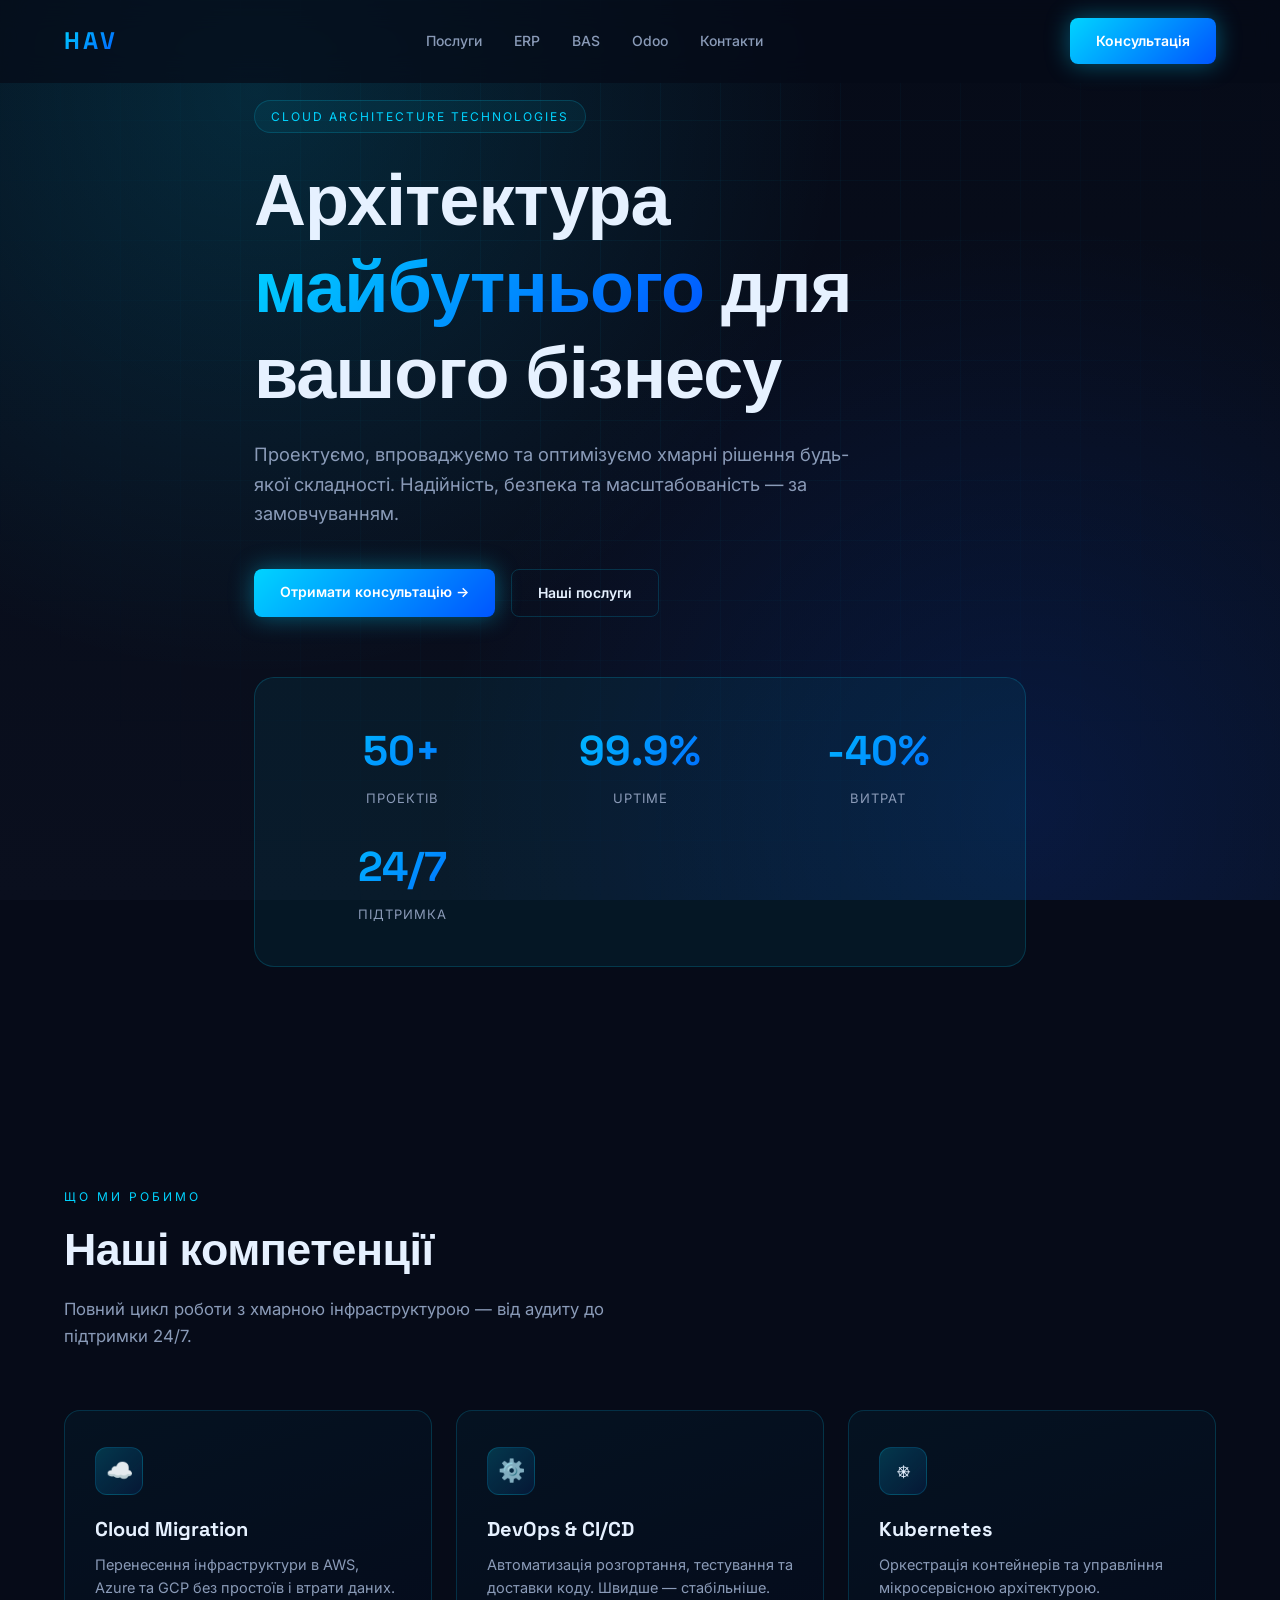
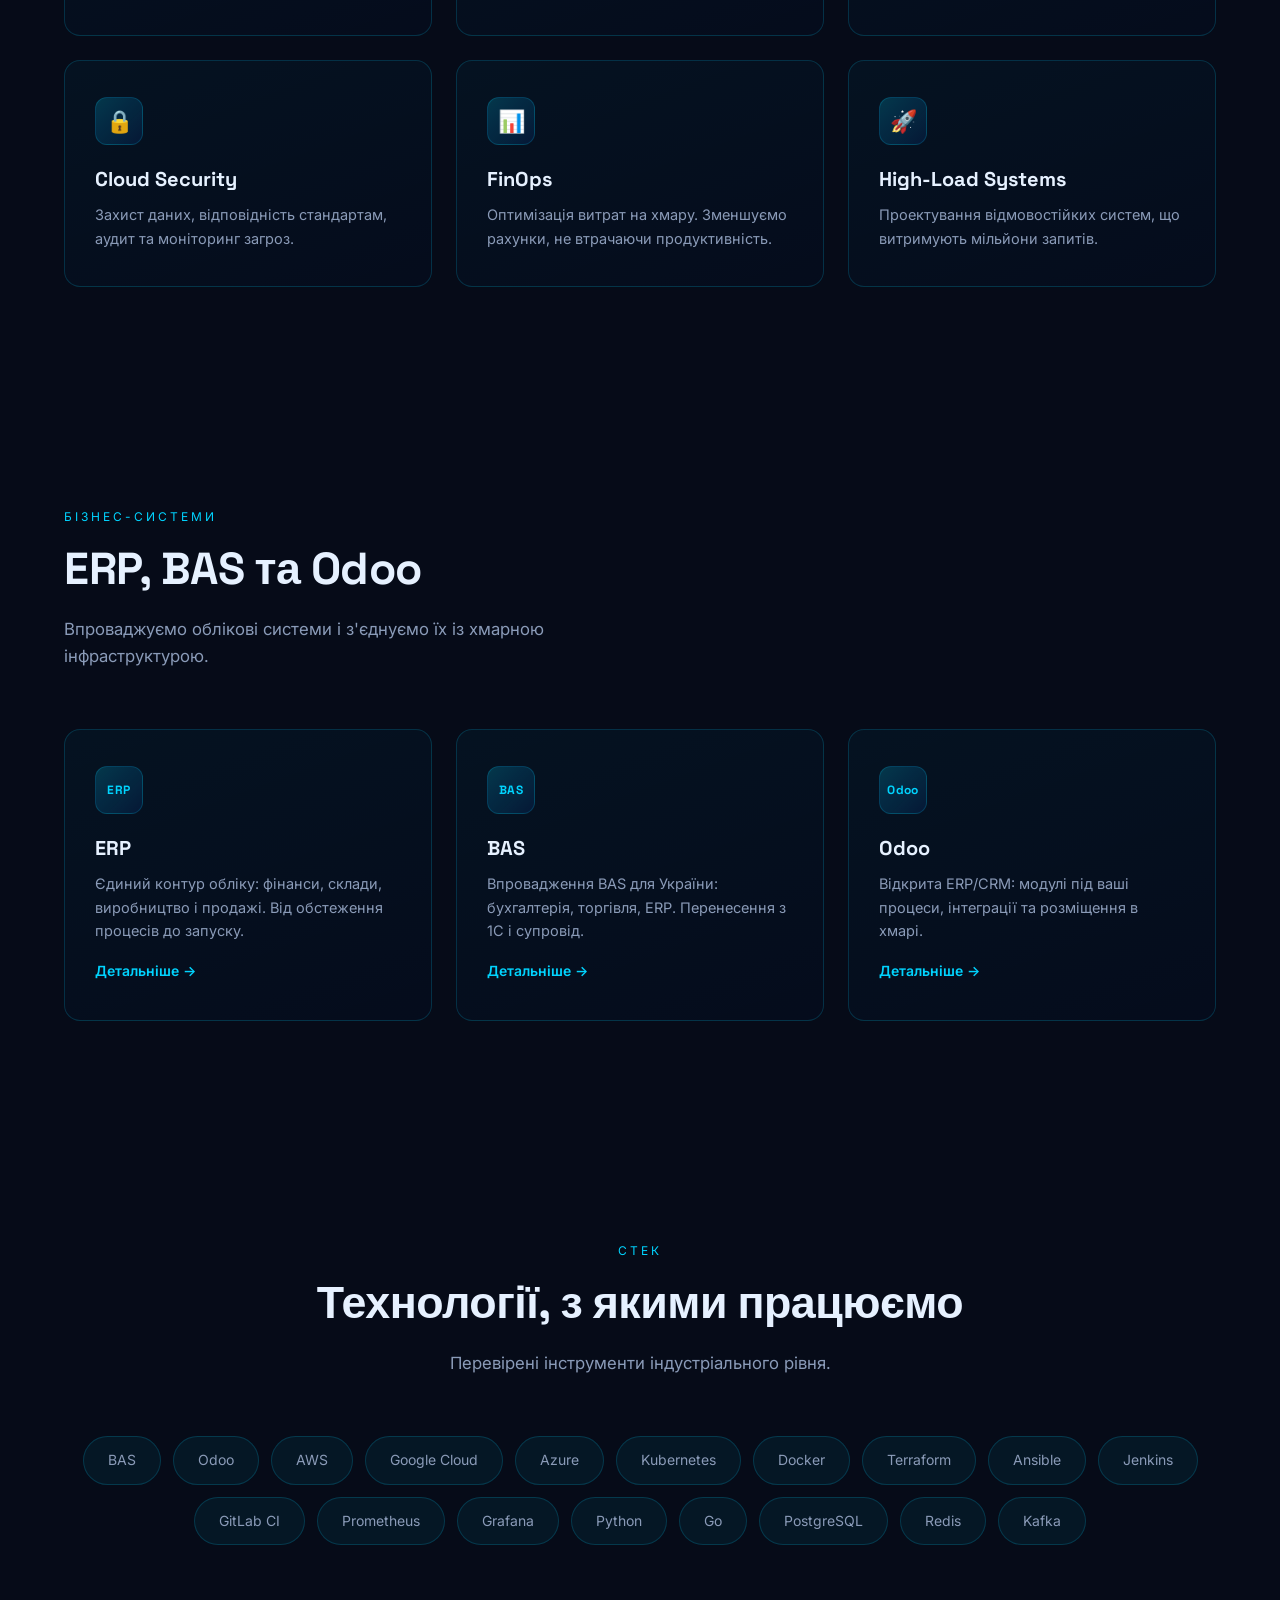
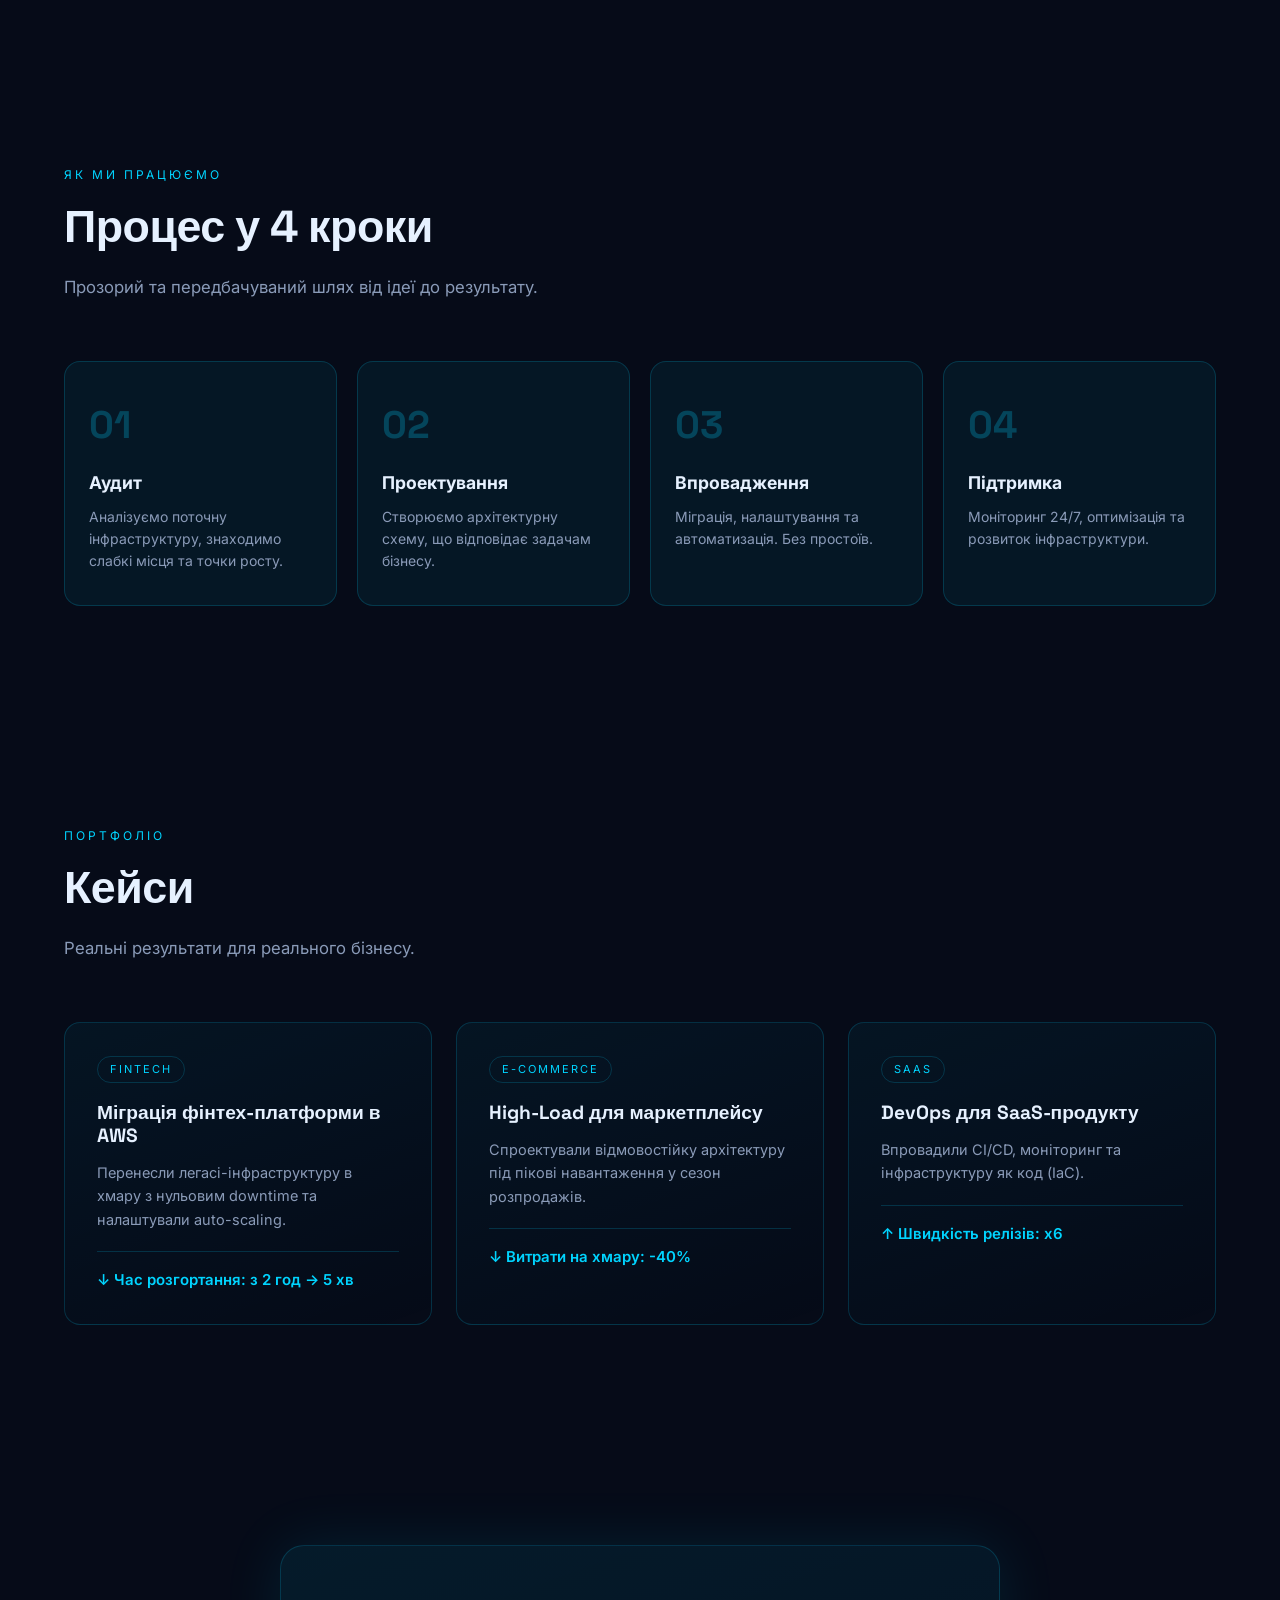
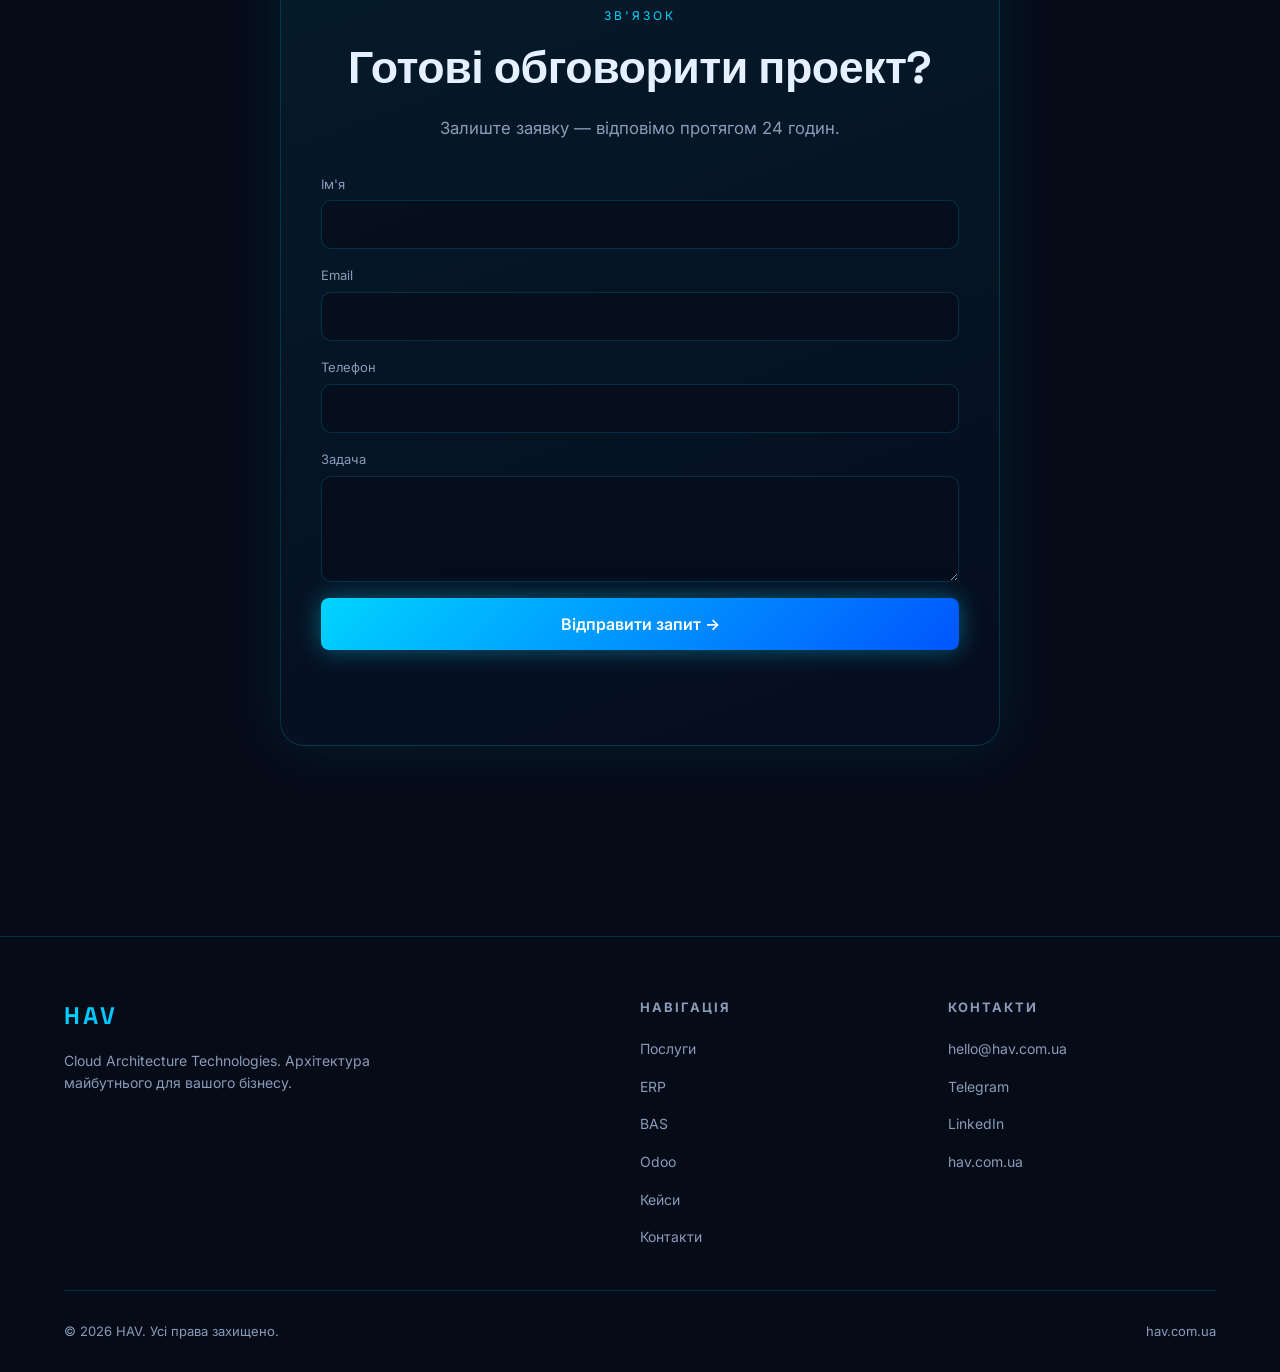
==== index.html @ d9adea31 "Додати лендінг HAV зі сторінками ERP, BAS і Odoo. Заявки з форми йдуть у Telegram, а тексти напрямкі" ====
<!DOCTYPE html>
<html lang="uk" class="booting">
<head>
<meta charset="UTF-8" />
<meta name="viewport" content="width=device-width, initial-scale=1.0" />
<title>HAV — Cloud Architecture Technologies</title>
<meta name="description" content="HAV — проектуємо, впроваджуємо та оптимізуємо хмарні рішення для бізнесу. Архітектура майбутнього." />
<link rel="preconnect" href="https://fonts.googleapis.com">
<link rel="preconnect" href="https://fonts.gstatic.com" crossorigin>
<link href="https://fonts.googleapis.com/css2?family=Inter:wght@300;400;600;800;900&family=Space+Grotesk:wght@500;700&display=swap" rel="stylesheet">
<link rel="stylesheet" href="/css/styles.css">
</head>
<body data-page="home">

<header id="header">
  <div class="container nav">
    <a href="/" class="logo">HAV</a>
    <nav class="nav-links" id="navLinks">
      <a href="#services">Послуги</a>
      <a href="/erp">ERP</a>
      <a href="/bas">BAS</a>
      <a href="/odoo">Odoo</a>
      <a href="#contact">Контакти</a>
      <a href="#contact" class="btn btn-primary">Консультація</a>
    </nav>
    <a href="#contact" class="btn btn-primary nav-cta">Консультація</a>
    <button class="burger" id="burger" type="button" aria-label="Меню" aria-expanded="false" aria-controls="navLinks">
      <span></span><span></span><span></span>
    </button>
  </div>
</header>

<main id="top">
  <section class="hero">
    <div class="container hero-inner">
      <span class="badge" id="heroBadge"></span>
      <h1 id="heroTitle"></h1>
      <p id="heroLead"></p>
      <div class="hero-cta" id="heroCta"></div>
      <div class="stats" id="stats"></div>
    </div>
  </section>

  <section id="services">
    <div class="container">
      <span class="section-tag" id="servicesTag"></span>
      <h2 class="section-title" id="servicesTitle"></h2>
      <p class="section-sub" id="servicesSub"></p>
      <div class="services-grid" id="servicesGrid"></div>
    </div>
  </section>

  <section id="systems">
    <div class="container">
      <span class="section-tag" id="systemsTag"></span>
      <h2 class="section-title" id="systemsTitle"></h2>
      <p class="section-sub" id="systemsSub"></p>
      <div class="services-grid" id="systemsGrid"></div>
    </div>
  </section>

  <section id="tech">
    <div class="container">
      <div class="center-copy">
        <span class="section-tag" id="techTag"></span>
        <h2 class="section-title" id="techTitle"></h2>
        <p class="section-sub" id="techSub"></p>
      </div>
      <div class="tech-grid reveal" id="techGrid"></div>
    </div>
  </section>

  <section id="process">
    <div class="container">
      <span class="section-tag" id="processTag"></span>
      <h2 class="section-title" id="processTitle"></h2>
      <p class="section-sub" id="processSub"></p>
      <div class="process" id="processGrid"></div>
    </div>
  </section>

  <section id="cases">
    <div class="container">
      <span class="section-tag" id="casesTag"></span>
      <h2 class="section-title" id="casesTitle"></h2>
      <p class="section-sub" id="casesSub"></p>
      <div class="cases" id="casesGrid"></div>
    </div>
  </section>

  <section id="contact">
    <div class="container">
      <div class="contact">
        <div class="center-copy">
          <span class="section-tag" id="contactTag"></span>
          <h2 class="section-title" id="contactTitle"></h2>
          <p class="section-sub" id="contactSub" style="margin-bottom:0"></p>
        </div>
        <form id="contactForm">
          <div class="hp" aria-hidden="true">
            <label>Не заповнюйте<input type="text" name="hp" tabindex="-1" autocomplete="off"></label>
          </div>
          <label class="field">
            <span>Ім'я</span>
            <input type="text" name="name" autocomplete="name" maxlength="80" required>
          </label>
          <label class="field">
            <span>Email</span>
            <input type="email" name="email" autocomplete="email" maxlength="120" required>
          </label>
          <label class="field">
            <span>Телефон</span>
            <input type="tel" name="phone" autocomplete="tel" maxlength="40">
          </label>
          <label class="field">
            <span>Задача</span>
            <textarea name="message" rows="4" maxlength="4000"></textarea>
          </label>
          <button type="submit" class="btn btn-primary" id="submitBtn">Відправити запит →</button>
          <p class="form-status" id="formStatus" role="status" aria-live="polite"></p>
        </form>
      </div>
    </div>
  </section>
</main>

<footer>
  <div class="container">
    <div class="footer-grid">
      <div class="footer-brand">
        <div class="logo">HAV</div>
        <p id="footerTagline"></p>
      </div>
      <div>
        <h4>Навігація</h4>
        <ul>
          <li><a href="#services">Послуги</a></li>
          <li><a href="/erp">ERP</a></li>
          <li><a href="/bas">BAS</a></li>
          <li><a href="/odoo">Odoo</a></li>
          <li><a href="#cases">Кейси</a></li>
          <li><a href="#contact">Контакти</a></li>
        </ul>
      </div>
      <div>
        <h4>Контакти</h4>
        <ul id="footerContacts"></ul>
      </div>
    </div>
    <div class="copyright">
      <!-- Email у noscript тримайте разом із contact.email у content.json -->
      <span id="copyright"></span>
      <span id="footerSite"></span>
    </div>
  </div>
</footer>

<noscript>
  <p class="noscript">Щоб переглянути сторінку, увімкніть JavaScript. Заявку можна надіслати на hello@hav.com.ua</p>
</noscript>

<script src="/js/main.js"></script>
</body>
</html>
---- css/styles.css ----
/* ============ БАЗА ============ */
* { margin: 0; padding: 0; box-sizing: border-box; }
:root {
  --bg: #060B18;
  --bg-2: #0A0F1E;
  --cyan: #00D4FF;
  --blue: #0055FF;
  --text: #E6F1FF;
  --muted: #8A9BB8;
  --glass: rgba(0, 212, 255, 0.06);
  --border: rgba(0, 212, 255, 0.18);
  --danger: #ff8b8b;
}
html { scroll-behavior: smooth; }
body {
  font-family: 'Inter', sans-serif;
  background: var(--bg);
  color: var(--text);
  overflow-x: hidden;
  line-height: 1.6;
  color-scheme: dark;
}
a { color: inherit; text-decoration: none; }
h1, h2, h3 { font-family: 'Space Grotesk', sans-serif; line-height: 1.2; }
a:focus-visible, button:focus-visible {
  outline: 2px solid var(--cyan);
  outline-offset: 3px;
}

html.booting main,
html.booting footer { opacity: 0; }

/* Фонове світіння + сітка */
body::before {
  content: '';
  position: fixed; inset: 0;
  background:
    radial-gradient(circle at 20% 10%, rgba(0, 212, 255, 0.15), transparent 45%),
    radial-gradient(circle at 80% 90%, rgba(0, 85, 255, 0.15), transparent 45%),
    linear-gradient(180deg, #060B18 0%, #0A0F1E 100%);
  z-index: -2;
}
body::after {
  content: '';
  position: fixed; inset: 0;
  background-image:
    linear-gradient(rgba(0,212,255,0.05) 1px, transparent 1px),
    linear-gradient(90deg, rgba(0,212,255,0.05) 1px, transparent 1px);
  background-size: 60px 60px;
  mask-image: radial-gradient(circle at 50% 30%, black, transparent 80%);
  z-index: -1;
  pointer-events: none;
}

.container { max-width: 1200px; margin: 0 auto; padding: 0 24px; }

/* ============ HEADER ============ */
header {
  position: fixed; top: 0; left: 0; right: 0;
  padding: 18px 0;
  backdrop-filter: blur(14px);
  background: rgba(6, 11, 24, 0.7);
  border-bottom: 1px solid transparent;
  transition: border-color .3s;
  z-index: 100;
}
header.scrolled { border-bottom-color: var(--border); }
.nav {
  display: flex; align-items: center; justify-content: space-between;
  gap: 16px;
}
.logo {
  font-family: 'Space Grotesk', sans-serif;
  font-weight: 700; font-size: 24px;
  letter-spacing: 3px;
  background: linear-gradient(135deg, #00D4FF, #0055FF);
  -webkit-background-clip: text; -webkit-text-fill-color: transparent;
  background-clip: text;
}
.nav-links { display: flex; gap: 32px; font-size: 14px; align-items: center; }
.nav-links a:not(.btn) { color: var(--muted); transition: color .3s; font-weight: 500; }
.nav-links a:not(.btn):hover,
.nav-links a.is-active { color: var(--cyan); }
.nav-links .btn { display: none; }
.btn {
  display: inline-block;
  padding: 12px 26px;
  border-radius: 8px;
  font-weight: 600; font-size: 14px;
  cursor: pointer; border: none;
  transition: all .3s;
  font-family: 'Inter', sans-serif;
}
.btn:disabled { opacity: 0.7; cursor: progress; transform: none; }
.btn-primary {
  background: linear-gradient(135deg, #00D4FF, #0055FF);
  color: #fff;
  box-shadow: 0 0 24px rgba(0, 212, 255, 0.4);
}
.btn-primary:hover {
  transform: translateY(-2px);
  box-shadow: 0 0 40px rgba(0, 212, 255, 0.7);
}
.btn-primary:disabled:hover { transform: none; }
.btn-ghost {
  background: transparent;
  color: var(--text);
  border: 1px solid var(--border);
}
.btn-ghost:hover { border-color: var(--cyan); color: var(--cyan); }

.burger {
  display: none;
  flex-direction: column;
  gap: 5px;
  cursor: pointer;
  background: none;
  border: 0;
  padding: 6px;
}
.burger span { width: 26px; height: 2px; background: var(--cyan); display: block; }

/* ============ HERO ============ */
.hero {
  min-height: 100vh;
  display: flex; align-items: center;
  padding-top: 100px;
  position: relative;
}
.hero-inner { max-width: 820px; }
.badge {
  display: inline-block;
  padding: 6px 16px;
  border: 1px solid var(--border);
  border-radius: 100px;
  font-size: 12px; letter-spacing: 2px;
  color: var(--cyan);
  margin-bottom: 24px;
  background: var(--glass);
}
.hero h1 {
  font-size: clamp(2.4rem, 6vw, 4.5rem);
  font-weight: 700;
  letter-spacing: -1px;
  margin-bottom: 24px;
}
.hero h1 span {
  background: linear-gradient(135deg, #00D4FF, #0055FF);
  -webkit-background-clip: text; -webkit-text-fill-color: transparent;
  background-clip: text;
}
.hero p {
  font-size: 1.15rem;
  color: var(--muted);
  max-width: 620px;
  margin-bottom: 40px;
}
.hero-cta { display: flex; gap: 16px; flex-wrap: wrap; }

/* ============ СЕКЦІЇ ============ */
section { padding: 110px 0; position: relative; }
.section-tag {
  font-size: 12px; letter-spacing: 3px; text-transform: uppercase;
  color: var(--cyan); margin-bottom: 16px; display: block;
}
.section-title {
  font-size: clamp(1.8rem, 4vw, 2.8rem);
  font-weight: 700; margin-bottom: 20px;
  letter-spacing: -0.5px;
}
.section-sub {
  color: var(--muted); max-width: 620px; margin-bottom: 60px;
  font-size: 1.05rem;
}
.center-copy { text-align: center; }
.center-copy .section-sub { margin-left: auto; margin-right: auto; }

/* ============ STATS ============ */
.stats {
  display: grid;
  grid-template-columns: repeat(auto-fit, minmax(180px, 1fr));
  gap: 24px;
  padding: 40px;
  border: 1px solid var(--border);
  border-radius: 20px;
  background: var(--glass);
  margin-top: 60px;
}
.stat { text-align: center; }
.stat b {
  display: block;
  font-family: 'Space Grotesk', sans-serif;
  font-size: 2.6rem; font-weight: 700;
  background: linear-gradient(135deg, #00D4FF, #0055FF);
  -webkit-background-clip: text; -webkit-text-fill-color: transparent;
  background-clip: text;
}
.stat span { font-size: 13px; color: var(--muted); letter-spacing: 1px; }

/* ============ SERVICES ============ */
.services-grid {
  display: grid;
  grid-template-columns: repeat(auto-fit, minmax(300px, 1fr));
  gap: 24px;
}
.service {
  padding: 36px 30px;
  border: 1px solid var(--border);
  border-radius: 16px;
  background: linear-gradient(160deg, rgba(0,212,255,0.04), rgba(0,85,255,0.02));
  transition: all .4s;
  position: relative; overflow: hidden;
}
.service::before {
  content: ''; position: absolute; top: 0; left: 0;
  width: 100%; height: 2px;
  background: linear-gradient(90deg, #00D4FF, #0055FF);
  transform: scaleX(0); transform-origin: left;
  transition: transform .4s;
}
.service:hover { transform: translateY(-6px); border-color: var(--cyan); }
.service:hover::before { transform: scaleX(1); }
.service-icon {
  width: 48px; height: 48px;
  display: flex; align-items: center; justify-content: center;
  border-radius: 12px;
  background: linear-gradient(135deg, rgba(0,212,255,0.2), rgba(0,85,255,0.1));
  border: 1px solid var(--border);
  margin-bottom: 22px;
  font-size: 22px;
}
a.service { display: block; color: inherit; }
.service h3 { font-size: 1.25rem; margin-bottom: 12px; color: var(--text); }
.service p { color: var(--muted); font-size: 14.5px; }
.service-icon.mark {
  font-family: 'Space Grotesk', sans-serif;
  font-size: 12px;
  font-weight: 700;
  letter-spacing: 0.04em;
  color: var(--cyan);
}
.more {
  display: inline-block;
  margin-top: 18px;
  color: var(--cyan);
  font-size: 14px;
  font-weight: 600;
}
.page-hero { padding-top: 150px; padding-bottom: 10px; }
.page-hero h1 {
  font-size: clamp(2.2rem, 5vw, 3.6rem);
  font-weight: 700;
  letter-spacing: -1px;
  margin-bottom: 20px;
}
.page-hero h1 span {
  background: linear-gradient(135deg, #00D4FF, #0055FF);
  -webkit-background-clip: text; -webkit-text-fill-color: transparent;
  background-clip: text;
}
.page-hero .lead {
  font-size: 1.1rem;
  color: var(--muted);
  max-width: 680px;
  margin-bottom: 32px;
}
.related { display: flex; flex-wrap: wrap; gap: 12px; margin-top: 28px; }
.related a {
  color: var(--cyan);
  border: 1px solid var(--border);
  border-radius: 100px;
  padding: 8px 16px;
  font-size: 14px;
}

/* ============ TECH ============ */
.tech-grid {
  display: flex; flex-wrap: wrap; gap: 12px; justify-content: center;
}
.tech {
  padding: 12px 24px;
  border: 1px solid var(--border);
  border-radius: 100px;
  font-size: 14px;
  color: var(--muted);
  background: var(--glass);
  transition: all .3s;
}
.tech:hover { color: var(--cyan); border-color: var(--cyan); transform: scale(1.05); }

/* ============ PROCESS ============ */
.process { display: grid; grid-template-columns: repeat(auto-fit, minmax(220px, 1fr)); gap: 20px; counter-reset: step; }
.step {
  padding: 32px 24px;
  border: 1px solid var(--border);
  border-radius: 16px;
  background: var(--glass);
  position: relative;
}
.step::before {
  counter-increment: step;
  content: "0" counter(step);
  font-family: 'Space Grotesk', sans-serif;
  font-size: 2.4rem; font-weight: 700;
  color: rgba(0, 212, 255, 0.25);
  display: block; margin-bottom: 14px;
}
.step h4 { font-size: 1.1rem; margin-bottom: 8px; }
.step p { color: var(--muted); font-size: 14px; }

/* ============ CASES ============ */
.cases { display: grid; grid-template-columns: repeat(auto-fit, minmax(320px, 1fr)); gap: 24px; }
.case {
  padding: 32px;
  border-radius: 16px;
  border: 1px solid var(--border);
  background: linear-gradient(160deg, rgba(0,212,255,0.05), transparent);
  transition: all .4s;
}
.case:hover { border-color: var(--cyan); transform: translateY(-4px); }
.case-tag {
  display: inline-block; font-size: 11px; letter-spacing: 2px;
  color: var(--cyan); border: 1px solid var(--border);
  padding: 4px 12px; border-radius: 100px; margin-bottom: 18px;
}
.case h3 { font-size: 1.2rem; margin-bottom: 14px; }
.case p { color: var(--muted); font-size: 14.5px; margin-bottom: 20px; }
.case-result {
  font-weight: 600;
  color: var(--cyan);
  font-size: 15px;
  border-top: 1px solid var(--border);
  padding-top: 16px;
}

/* ============ CONTACT ============ */
.contact {
  max-width: 720px; margin: 0 auto;
  padding: 60px 40px;
  border-radius: 24px;
  border: 1px solid var(--border);
  background: linear-gradient(160deg, rgba(0,212,255,0.08), rgba(0,85,255,0.03));
  box-shadow: 0 0 60px rgba(0, 212, 255, 0.1);
}
.contact form { display: grid; gap: 16px; margin-top: 32px; position: relative; }
.field { display: grid; gap: 6px; }
.field span { font-size: 13px; color: var(--muted); }
.contact input, .contact textarea {
  width: 100%;
  padding: 14px 18px;
  background: rgba(6, 11, 24, 0.6);
  border: 1px solid var(--border);
  border-radius: 10px;
  color: var(--text);
  font-family: inherit; font-size: 15px;
  transition: border-color .3s;
  resize: vertical;
}
.contact input:focus, .contact textarea:focus {
  outline: none; border-color: var(--cyan);
  box-shadow: 0 0 0 3px rgba(0, 212, 255, 0.15);
}
.contact .btn-primary { width: 100%; padding: 16px; font-size: 16px; }
.form-status { min-height: 1.4em; text-align: center; font-size: 14px; }
.form-status.ok { color: var(--cyan); }
.form-status.err { color: var(--danger); }
.hp {
  position: absolute;
  width: 1px;
  height: 1px;
  padding: 0;
  margin: -1px;
  overflow: hidden;
  clip: rect(0, 0, 0, 0);
  white-space: nowrap;
  border: 0;
}
.noscript {
  max-width: 720px;
  margin: 120px auto 40px;
  padding: 0 24px;
  color: var(--muted);
  text-align: center;
}

/* ============ FOOTER ============ */
footer {
  padding: 60px 0 30px;
  border-top: 1px solid var(--border);
  margin-top: 80px;
}
.footer-grid {
  display: grid; grid-template-columns: 2fr 1fr 1fr;
  gap: 40px; margin-bottom: 40px;
}
.footer-grid h4 { font-size: 13px; letter-spacing: 2px; color: var(--muted); margin-bottom: 18px; text-transform: uppercase; }
.footer-grid ul { list-style: none; display: grid; gap: 12px; }
.footer-grid ul a { color: var(--muted); font-size: 14px; transition: color .3s; }
.footer-grid ul a:hover { color: var(--cyan); }
.footer-brand p { color: var(--muted); font-size: 14px; max-width: 340px; margin-top: 14px; }
.copyright {
  padding-top: 30px; border-top: 1px solid var(--border);
  display: flex; justify-content: space-between; flex-wrap: wrap; gap: 12px;
  color: var(--muted); font-size: 13px;
}

/* ============ АНІМАЦІЯ ПОЯВИ ============ */
.js .reveal {
  opacity: 0; transform: translateY(30px);
  transition: opacity .8s ease, transform .8s ease;
}
.js .reveal.visible { opacity: 1; transform: translateY(0); }

@media (prefers-reduced-motion: reduce) {
  html { scroll-behavior: auto; }
  .js .reveal { opacity: 1; transform: none; transition: none; }
  .service, .case, .tech, .btn-primary { transition: none; }
}

/* ============ МОБІЛЬНА ============ */
@media (max-width: 768px) {
  .nav-links { display: none; }
  .nav > .nav-cta { display: none; }
  .burger { display: flex; }
  .nav-links.open {
    display: flex; flex-direction: column;
    position: absolute; top: 100%; left: 0; right: 0;
    background: rgba(6, 11, 24, 0.98);
    padding: 24px; gap: 20px;
    border-bottom: 1px solid var(--border);
    align-items: flex-start;
  }
  .nav-links.open .btn { display: inline-block; }
  section { padding: 70px 0; }
  .contact { padding: 40px 24px; }
  .footer-grid { grid-template-columns: 1fr; }
  .hero-cta { flex-direction: column; }
  .hero-cta .btn { width: 100%; text-align: center; }
}
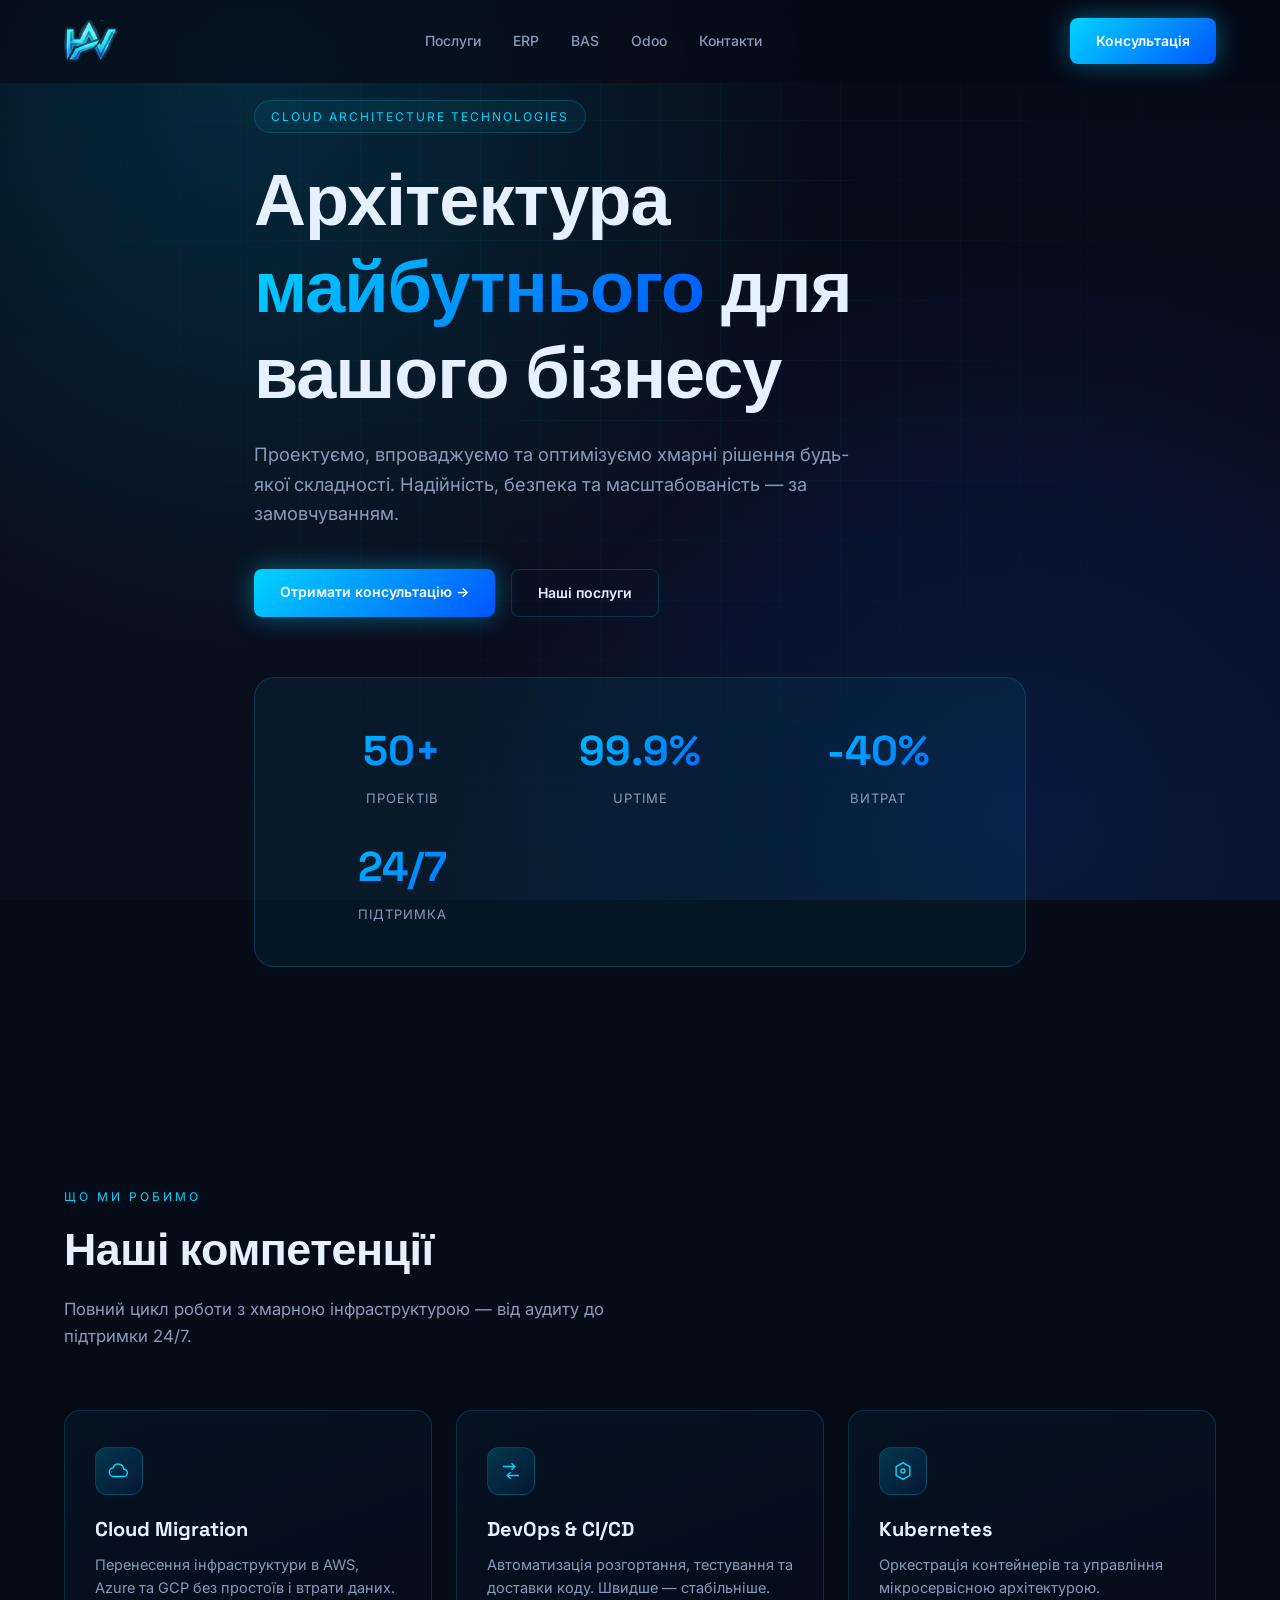
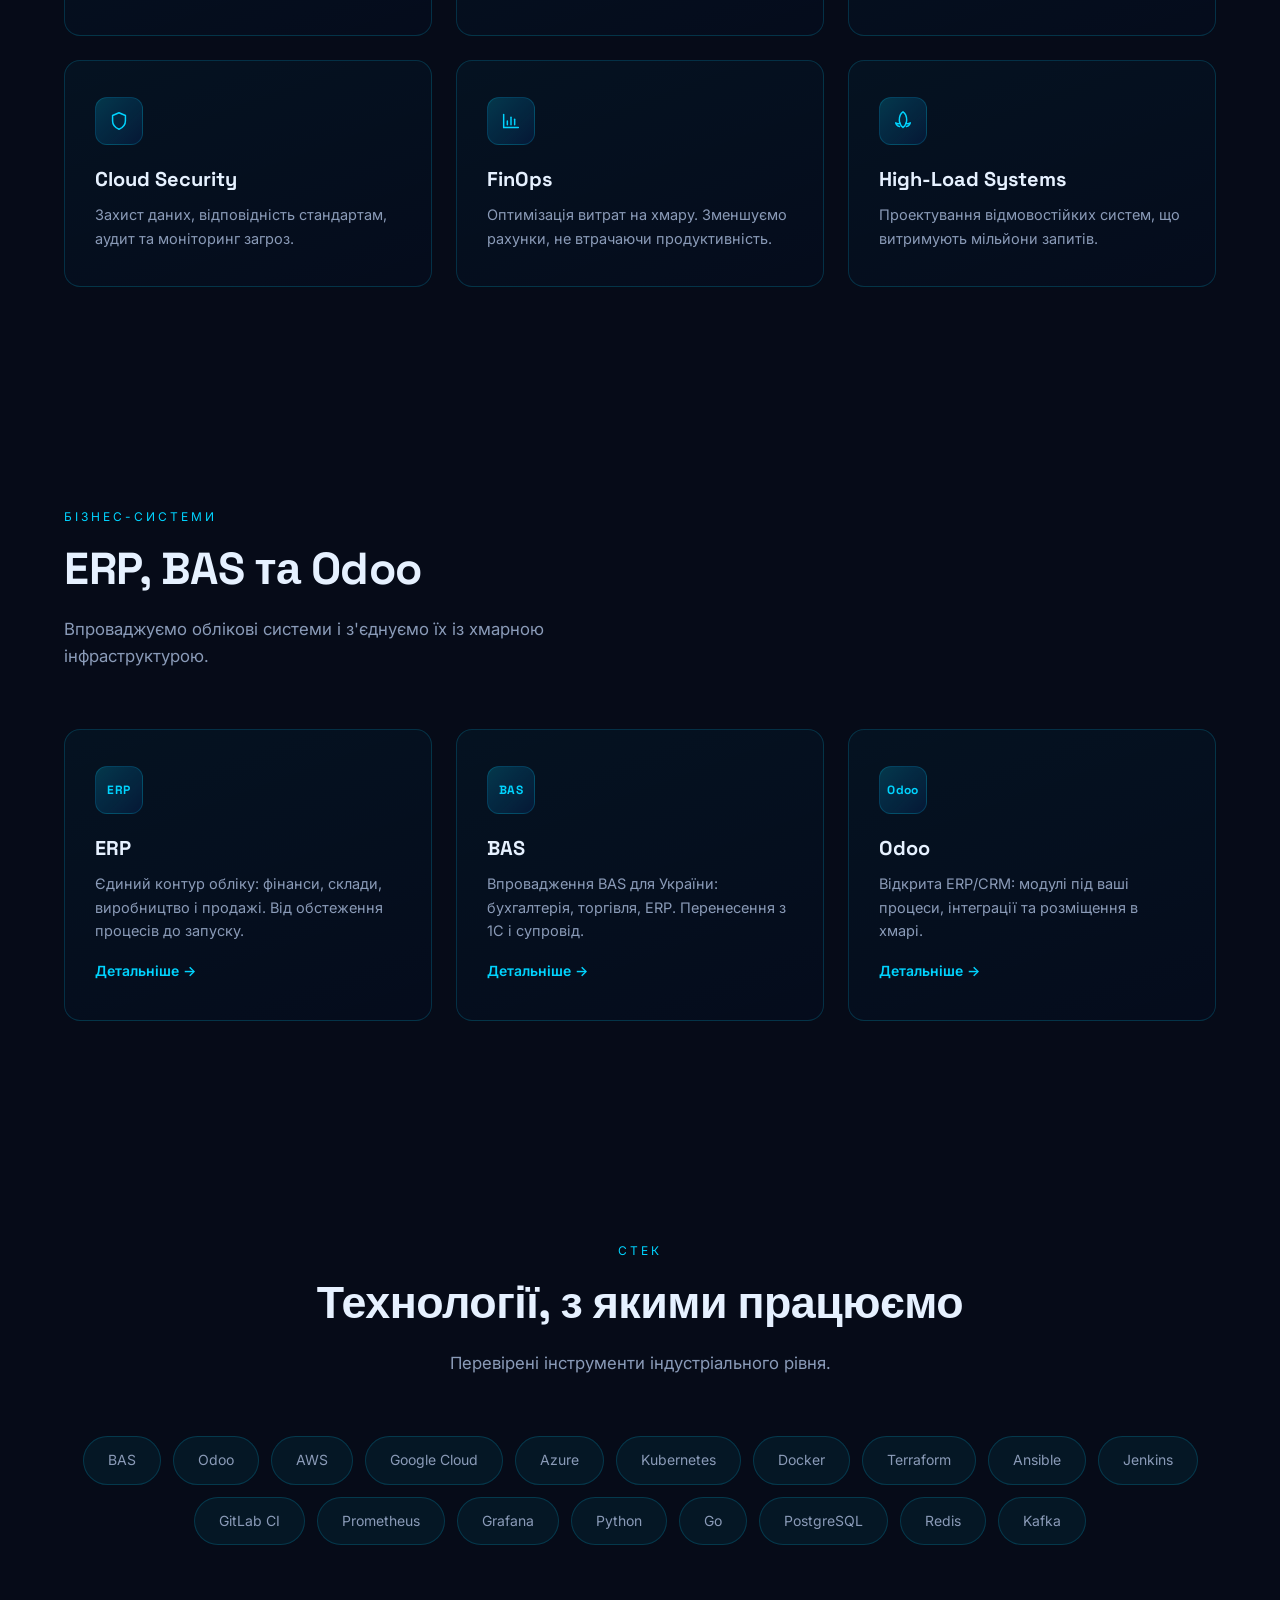
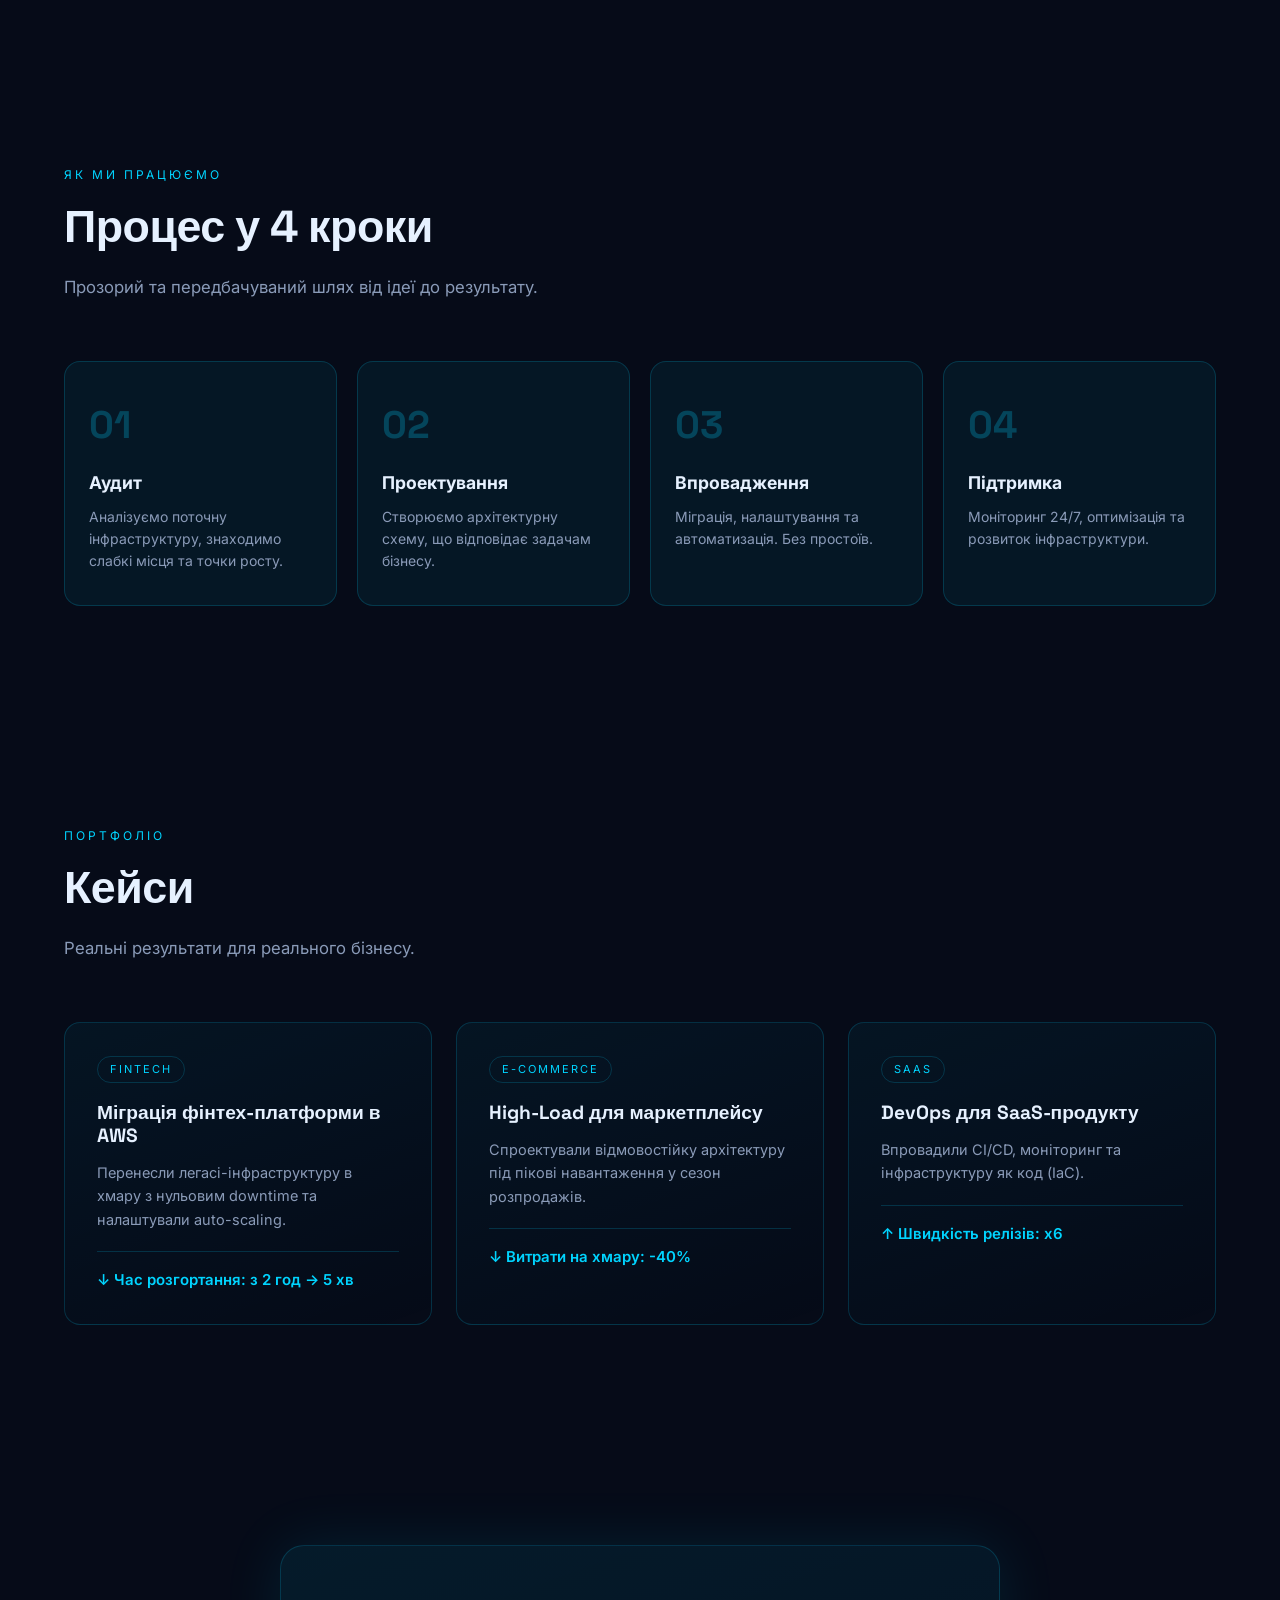
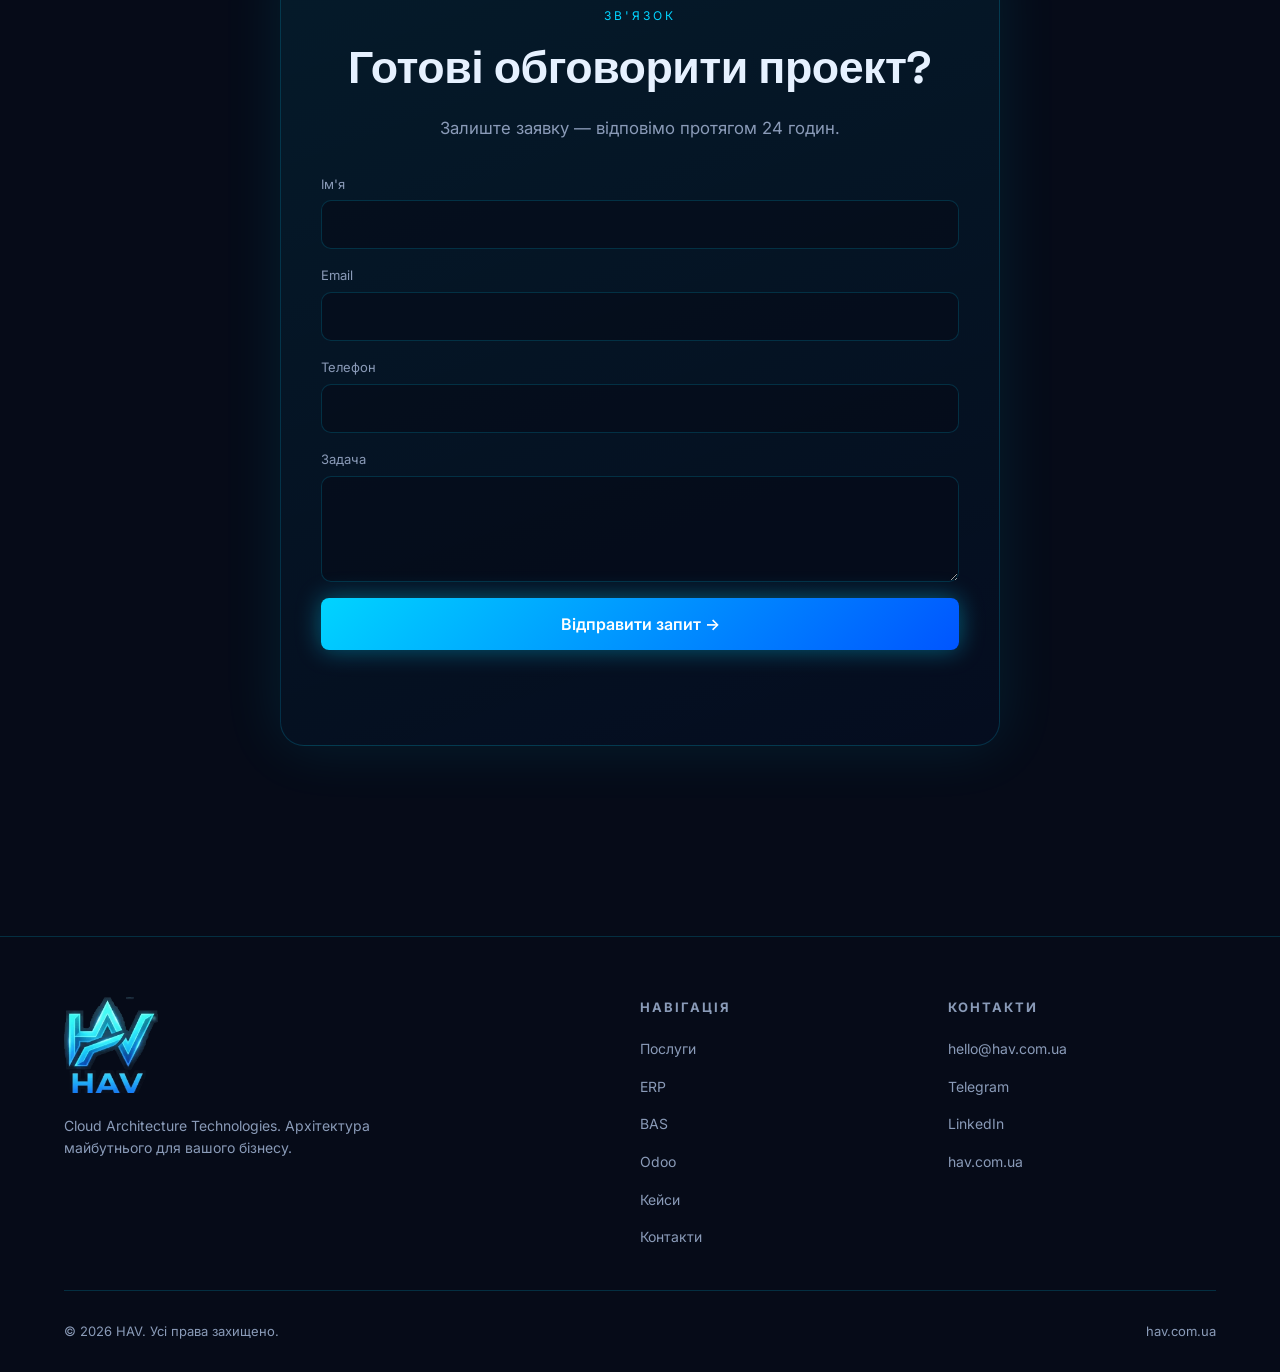
==== commit b67e0fc3: "Додати іконки для сайту, оновити логотипи та метадані на всіх сторінках. Додано нові іконки для посл" ====
--- a/index.html
+++ b/index.html
@@ -4,6 +4,9 @@
 <meta charset="UTF-8" />
 <meta name="viewport" content="width=device-width, initial-scale=1.0" />
 <title>HAV — Cloud Architecture Technologies</title>
+<link rel="icon" href="/favicon.ico" sizes="any">
+<link rel="icon" type="image/png" sizes="32x32" href="/img/favicon-32.png">
+<link rel="apple-touch-icon" href="/img/apple-touch-icon.png">
 <meta name="description" content="HAV — проектуємо, впроваджуємо та оптимізуємо хмарні рішення для бізнесу. Архітектура майбутнього." />
 <link rel="preconnect" href="https://fonts.googleapis.com">
 <link rel="preconnect" href="https://fonts.gstatic.com" crossorigin>
@@ -14,7 +17,7 @@
 
 <header id="header">
   <div class="container nav">
-    <a href="/" class="logo">HAV</a>
+    <a href="/" class="logo"><img src="/img/mark.png" alt="HAV"></a>
     <nav class="nav-links" id="navLinks">
       <a href="#services">Послуги</a>
       <a href="/erp">ERP</a>
@@ -128,7 +131,7 @@
   <div class="container">
     <div class="footer-grid">
       <div class="footer-brand">
-        <div class="logo">HAV</div>
+        <div class="logo"><img src="/img/logo.png" alt="HAV"></div>
         <p id="footerTagline"></p>
       </div>
       <div>
--- a/css/styles.css
+++ b/css/styles.css
@@ -70,13 +70,12 @@
   gap: 16px;
 }
 .logo {
-  font-family: 'Space Grotesk', sans-serif;
-  font-weight: 700; font-size: 24px;
-  letter-spacing: 3px;
-  background: linear-gradient(135deg, #00D4FF, #0055FF);
-  -webkit-background-clip: text; -webkit-text-fill-color: transparent;
-  background-clip: text;
-}
+  display: inline-flex;
+  align-items: center;
+  line-height: 0;
+}
+.logo img { height: 42px; width: auto; display: block; }
+.footer-brand .logo img { height: 96px; }
 .nav-links { display: flex; gap: 32px; font-size: 14px; align-items: center; }
 .nav-links a:not(.btn) { color: var(--muted); transition: color .3s; font-weight: 500; }
 .nav-links a:not(.btn):hover,
@@ -228,7 +227,9 @@
   border: 1px solid var(--border);
   margin-bottom: 22px;
   font-size: 22px;
-}
+  color: var(--cyan);
+}
+.service-icon svg { width: 22px; height: 22px; display: block; }
 a.service { display: block; color: inherit; }
 .service h3 { font-size: 1.25rem; margin-bottom: 12px; color: var(--text); }
 .service p { color: var(--muted); font-size: 14.5px; }
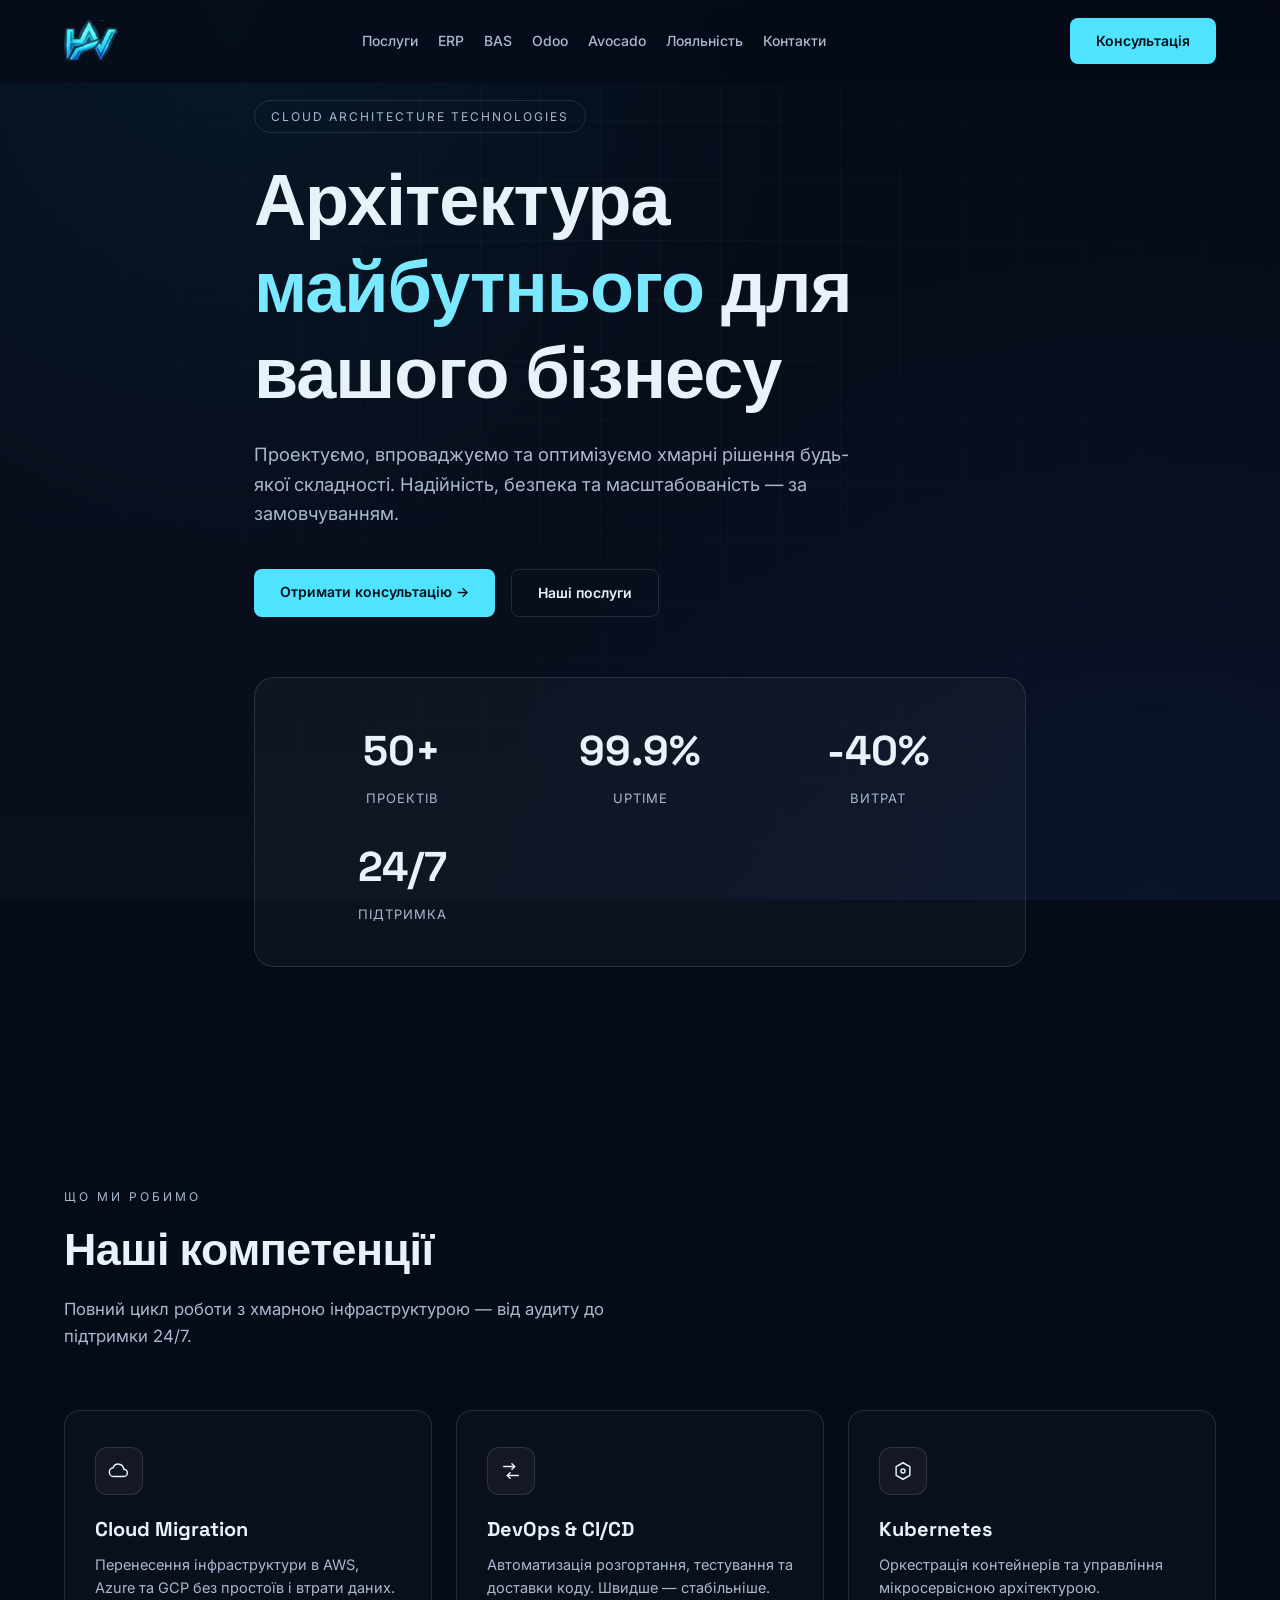
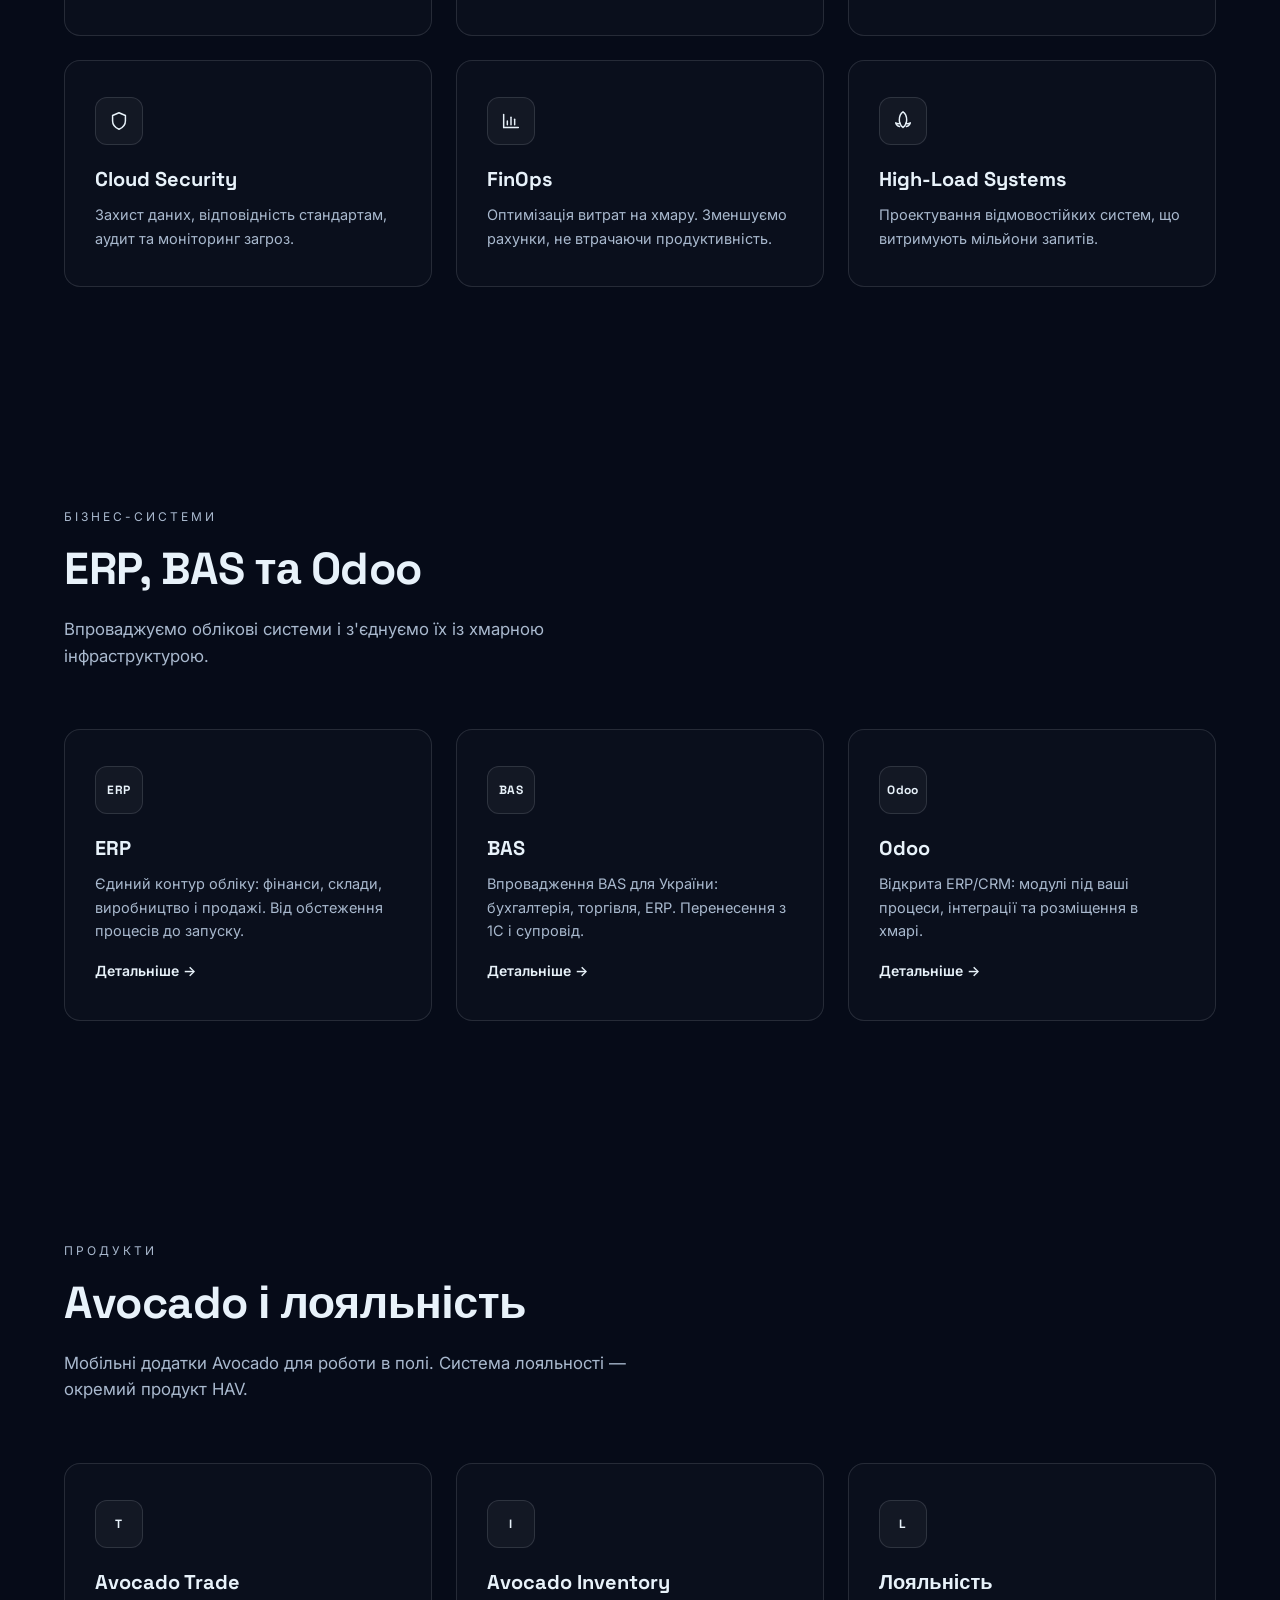
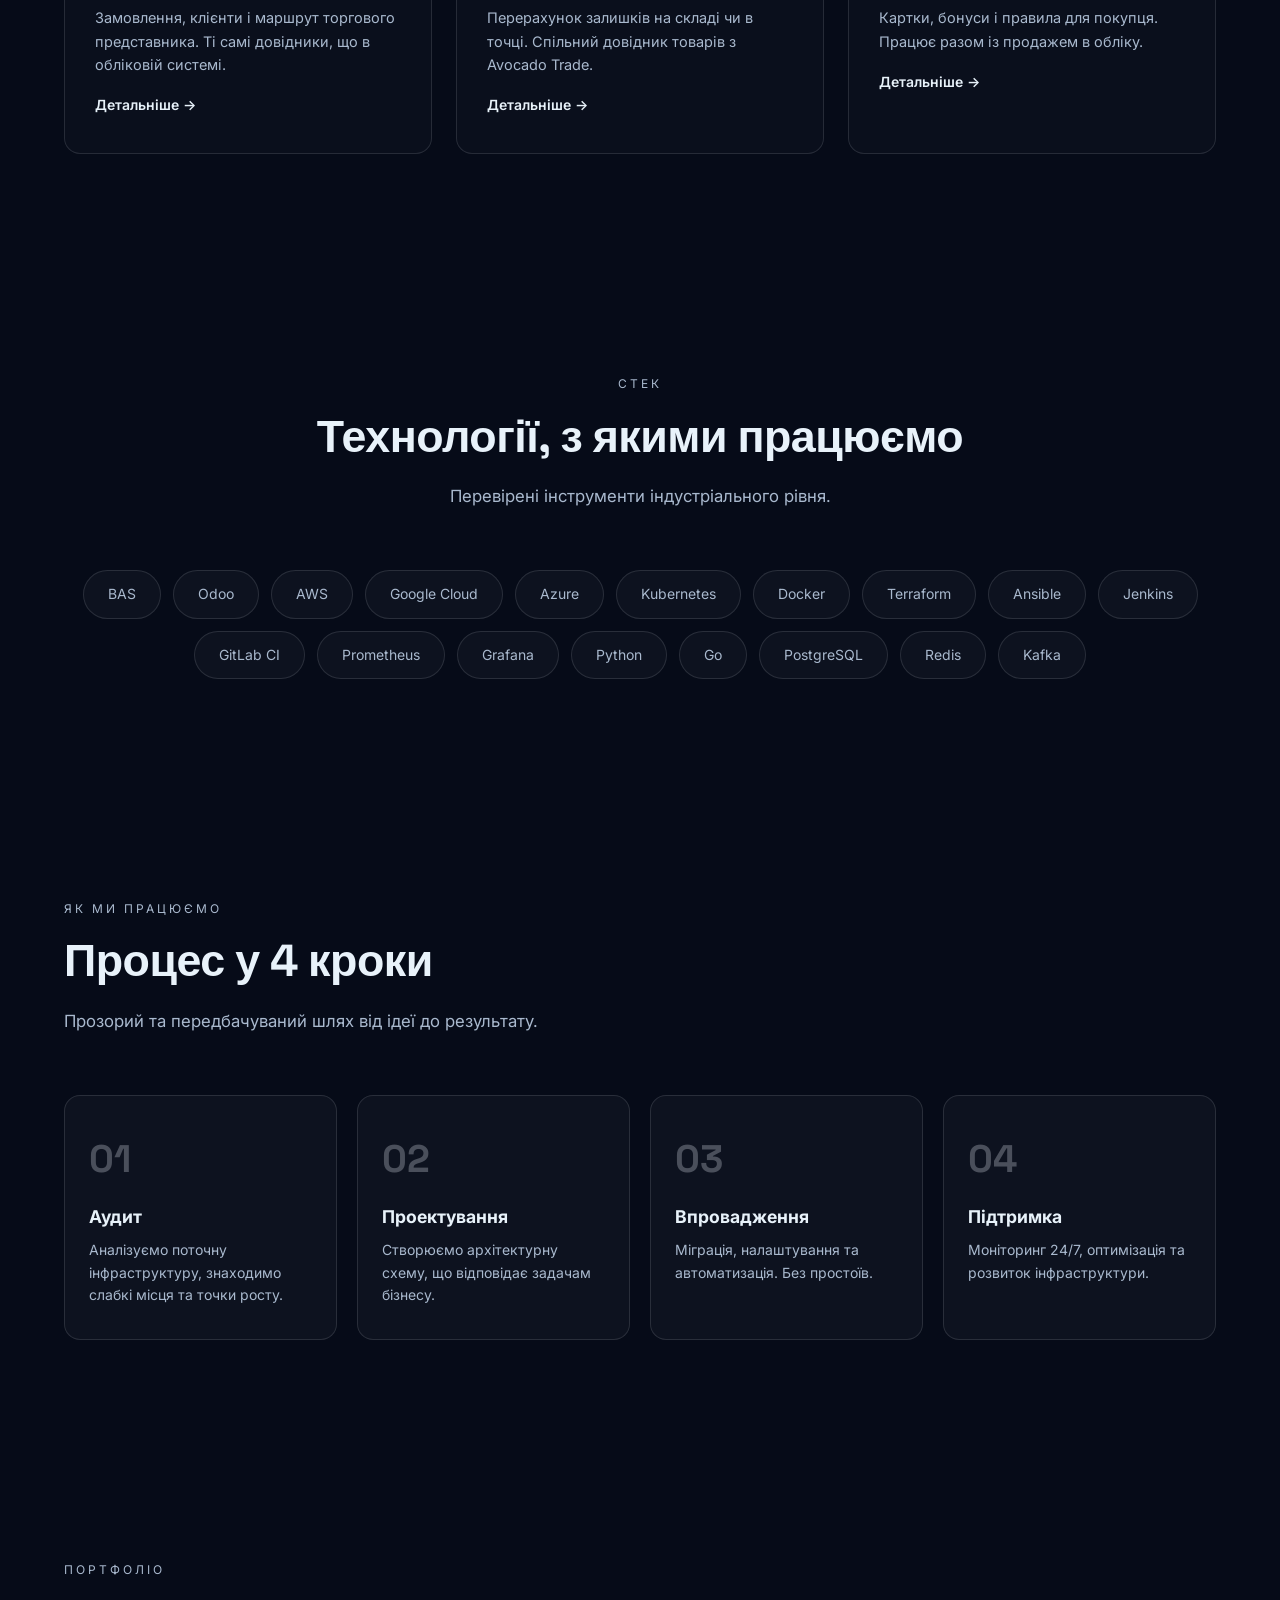
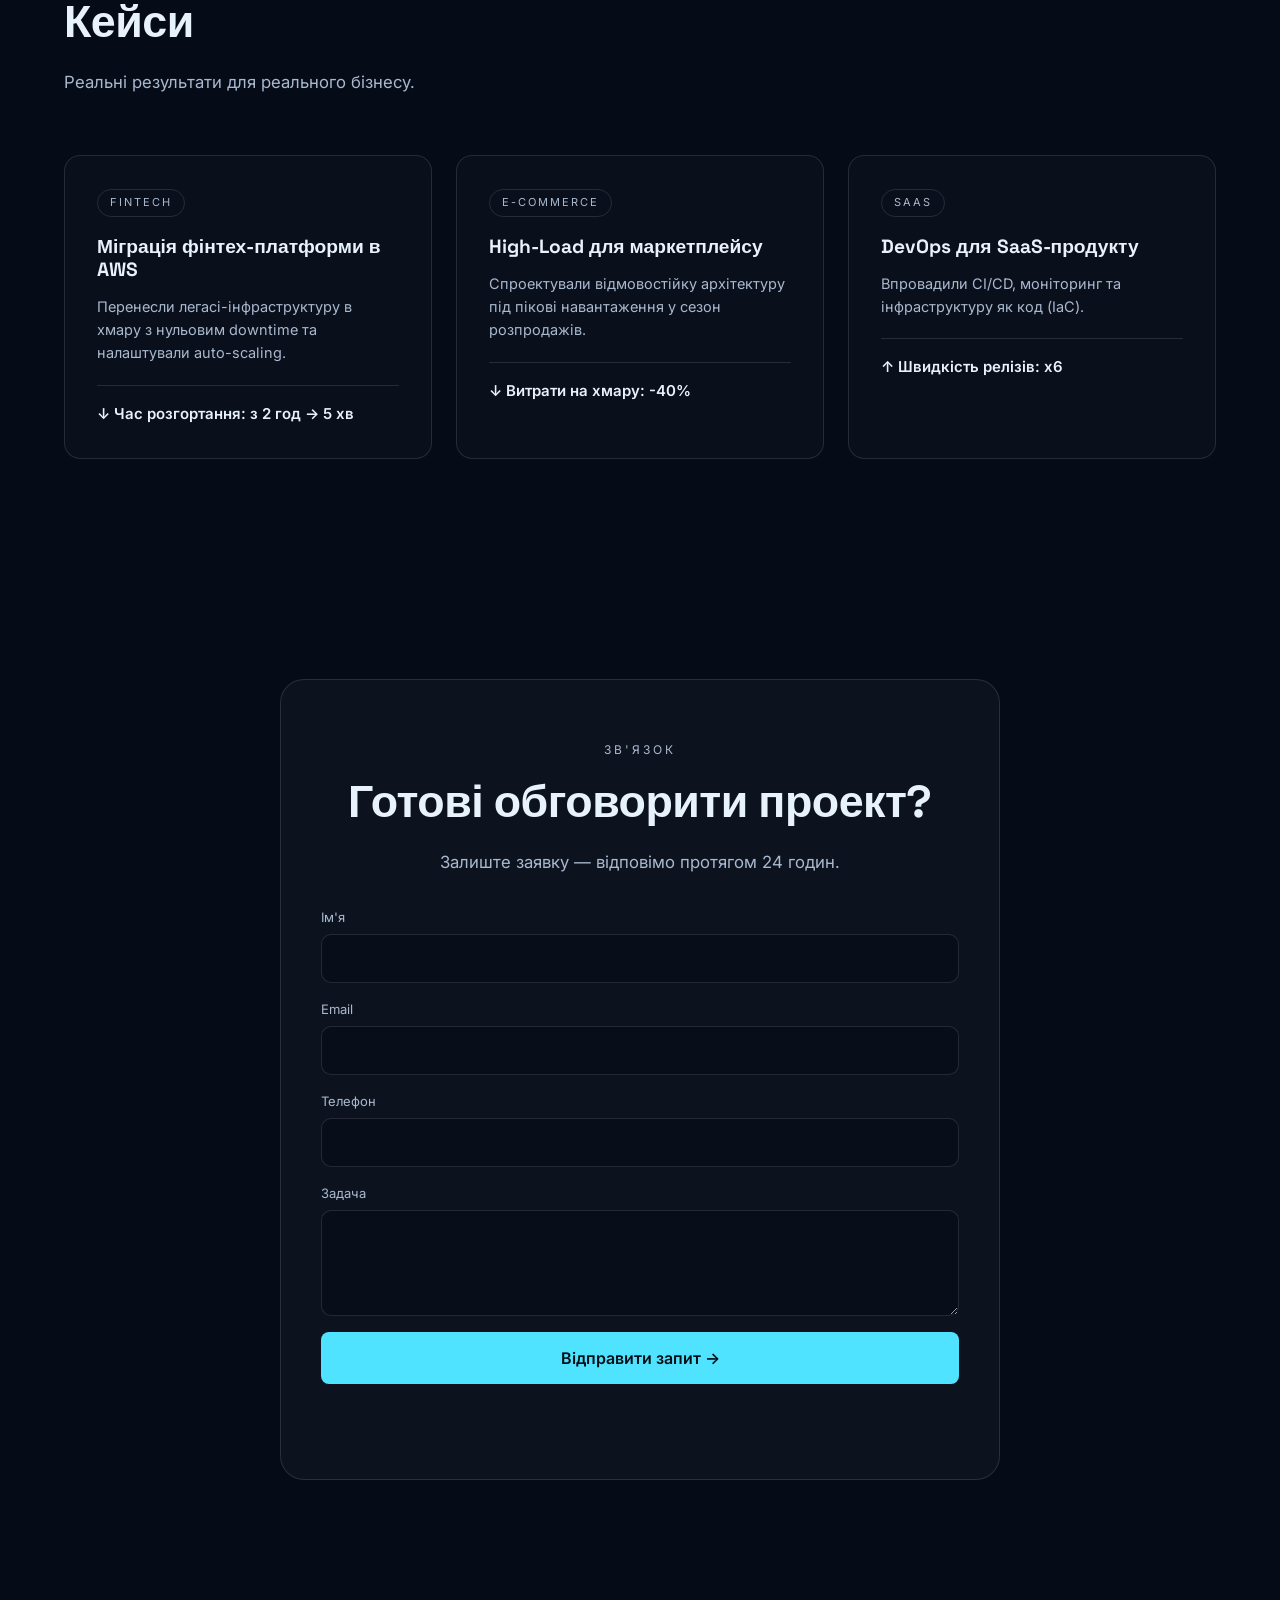
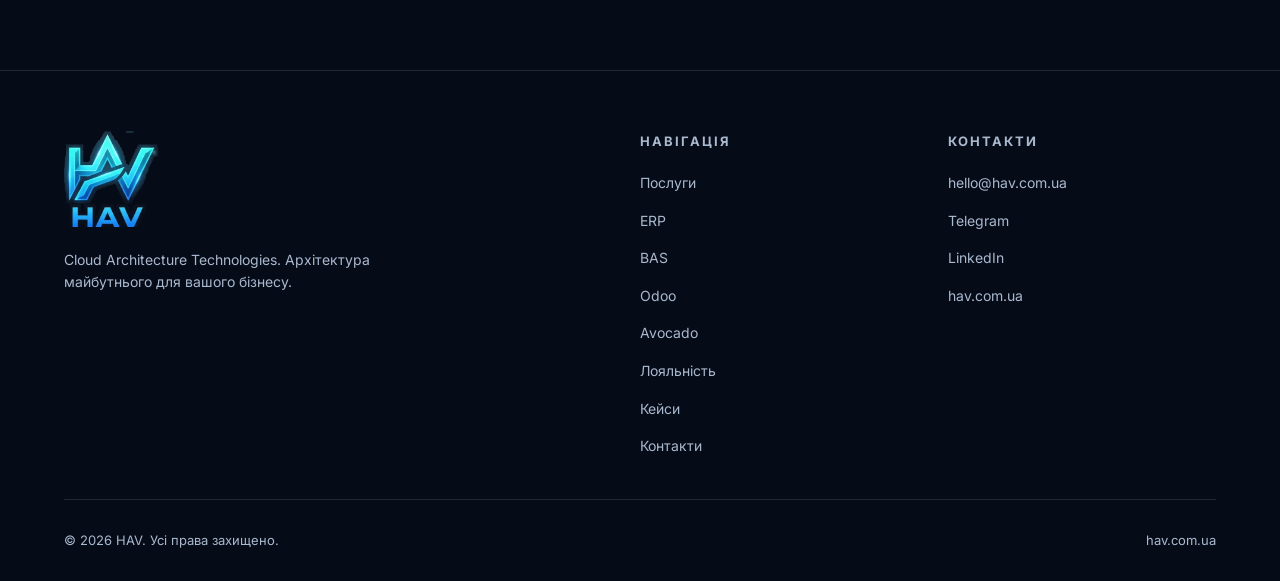
==== commit bf293e4f: "Add Avocado and Loyalty sections to the website - Introduced new navigation links for Avocado and Lo" ====
--- a/index.html
+++ b/index.html
@@ -23,6 +23,8 @@
       <a href="/erp">ERP</a>
       <a href="/bas">BAS</a>
       <a href="/odoo">Odoo</a>
+      <a href="/avocado">Avocado</a>
+      <a href="/loyalty">Лояльність</a>
       <a href="#contact">Контакти</a>
       <a href="#contact" class="btn btn-primary">Консультація</a>
     </nav>
@@ -36,11 +38,19 @@
 <main id="top">
   <section class="hero">
     <div class="container hero-inner">
-      <span class="badge" id="heroBadge"></span>
-      <h1 id="heroTitle"></h1>
-      <p id="heroLead"></p>
-      <div class="hero-cta" id="heroCta"></div>
-      <div class="stats" id="stats"></div>
+      <span class="badge" id="heroBadge">CLOUD ARCHITECTURE TECHNOLOGIES</span>
+      <h1 id="heroTitle">Архітектура <span>майбутнього</span> для вашого бізнесу</h1>
+      <p id="heroLead">Проектуємо, впроваджуємо та оптимізуємо хмарні рішення будь-якої складності. Надійність, безпека та масштабованість — за замовчуванням.</p>
+      <div class="hero-cta" id="heroCta">
+        <a href="#contact" class="btn btn-primary">Отримати консультацію →</a>
+        <a href="#services" class="btn btn-ghost">Наші послуги</a>
+      </div>
+      <div class="stats" id="stats">
+        <div class="stat"><b>50+</b><span>ПРОЕКТІВ</span></div>
+        <div class="stat"><b>99.9%</b><span>UPTIME</span></div>
+        <div class="stat"><b>-40%</b><span>ВИТРАТ</span></div>
+        <div class="stat"><b>24/7</b><span>ПІДТРИМКА</span></div>
+      </div>
     </div>
   </section>
 
@@ -59,6 +69,19 @@
       <h2 class="section-title" id="systemsTitle"></h2>
       <p class="section-sub" id="systemsSub"></p>
       <div class="services-grid" id="systemsGrid"></div>
+    </div>
+  </section>
+
+  <section id="products">
+    <div class="container">
+      <span class="section-tag" id="productsTag">Продукти</span>
+      <h2 class="section-title" id="productsTitle">Avocado і лояльність</h2>
+      <p class="section-sub" id="productsSub">Мобільні додатки Avocado для роботи в полі. Система лояльності — окремий продукт HAV.</p>
+      <div class="services-grid" id="productsGrid">
+        <a class="service" href="/trade"><h3>Avocado Trade</h3><p>Замовлення, клієнти і маршрут торгового представника. Ті самі довідники, що в обліковій системі.</p><span class="more">Детальніше →</span></a>
+        <a class="service" href="/inventory"><h3>Avocado Inventory</h3><p>Перерахунок залишків на складі чи в точці. Спільний довідник товарів з Avocado Trade.</p><span class="more">Детальніше →</span></a>
+        <a class="service" href="/loyalty"><h3>Лояльність</h3><p>Картки, бонуси і правила для покупця. Працює разом із продажем в обліку.</p><span class="more">Детальніше →</span></a>
+      </div>
     </div>
   </section>
 
@@ -141,6 +164,8 @@
           <li><a href="/erp">ERP</a></li>
           <li><a href="/bas">BAS</a></li>
           <li><a href="/odoo">Odoo</a></li>
+          <li><a href="/avocado">Avocado</a></li>
+          <li><a href="/loyalty">Лояльність</a></li>
           <li><a href="#cases">Кейси</a></li>
           <li><a href="#contact">Контакти</a></li>
         </ul>
--- a/css/styles.css
+++ b/css/styles.css
@@ -3,12 +3,13 @@
 :root {
   --bg: #060B18;
   --bg-2: #0A0F1E;
-  --cyan: #00D4FF;
-  --blue: #0055FF;
-  --text: #E6F1FF;
-  --muted: #8A9BB8;
-  --glass: rgba(0, 212, 255, 0.06);
-  --border: rgba(0, 212, 255, 0.18);
+  --cyan: #7AE8FF;
+  --accent: #4FE3FF;
+  --ink: #041018;
+  --text: #E8F2FA;
+  --muted: #A9B9CE;
+  --glass: rgba(255, 255, 255, 0.03);
+  --border: rgba(232, 242, 250, 0.12);
   --danger: #ff8b8b;
 }
 html { scroll-behavior: smooth; }
@@ -27,7 +28,7 @@
   outline-offset: 3px;
 }
 
-html.booting main,
+html.booting main > section:not(.hero),
 html.booting footer { opacity: 0; }
 
 /* Фонове світіння + сітка */
@@ -35,8 +36,8 @@
   content: '';
   position: fixed; inset: 0;
   background:
-    radial-gradient(circle at 20% 10%, rgba(0, 212, 255, 0.15), transparent 45%),
-    radial-gradient(circle at 80% 90%, rgba(0, 85, 255, 0.15), transparent 45%),
+    radial-gradient(circle at 18% 0%, rgba(0, 180, 220, 0.08), transparent 42%),
+    radial-gradient(circle at 90% 100%, rgba(0, 70, 180, 0.08), transparent 46%),
     linear-gradient(180deg, #060B18 0%, #0A0F1E 100%);
   z-index: -2;
 }
@@ -44,8 +45,8 @@
   content: '';
   position: fixed; inset: 0;
   background-image:
-    linear-gradient(rgba(0,212,255,0.05) 1px, transparent 1px),
-    linear-gradient(90deg, rgba(0,212,255,0.05) 1px, transparent 1px);
+    linear-gradient(rgba(232,242,250,0.035) 1px, transparent 1px),
+    linear-gradient(90deg, rgba(232,242,250,0.035) 1px, transparent 1px);
   background-size: 60px 60px;
   mask-image: radial-gradient(circle at 50% 30%, black, transparent 80%);
   z-index: -1;
@@ -76,7 +77,7 @@
 }
 .logo img { height: 42px; width: auto; display: block; }
 .footer-brand .logo img { height: 96px; }
-.nav-links { display: flex; gap: 32px; font-size: 14px; align-items: center; }
+.nav-links { display: flex; gap: 20px; font-size: 14px; align-items: center; }
 .nav-links a:not(.btn) { color: var(--muted); transition: color .3s; font-weight: 500; }
 .nav-links a:not(.btn):hover,
 .nav-links a.is-active { color: var(--cyan); }
@@ -92,13 +93,12 @@
 }
 .btn:disabled { opacity: 0.7; cursor: progress; transform: none; }
 .btn-primary {
-  background: linear-gradient(135deg, #00D4FF, #0055FF);
-  color: #fff;
-  box-shadow: 0 0 24px rgba(0, 212, 255, 0.4);
+  background: var(--accent);
+  color: var(--ink);
 }
 .btn-primary:hover {
-  transform: translateY(-2px);
-  box-shadow: 0 0 40px rgba(0, 212, 255, 0.7);
+  background: #8af3ff;
+  transform: translateY(-1px);
 }
 .btn-primary:disabled:hover { transform: none; }
 .btn-ghost {
@@ -117,7 +117,7 @@
   border: 0;
   padding: 6px;
 }
-.burger span { width: 26px; height: 2px; background: var(--cyan); display: block; }
+.burger span { width: 26px; height: 2px; background: var(--text); display: block; }
 
 /* ============ HERO ============ */
 .hero {
@@ -133,9 +133,9 @@
   border: 1px solid var(--border);
   border-radius: 100px;
   font-size: 12px; letter-spacing: 2px;
-  color: var(--cyan);
+  color: var(--muted);
   margin-bottom: 24px;
-  background: var(--glass);
+  background: transparent;
 }
 .hero h1 {
   font-size: clamp(2.4rem, 6vw, 4.5rem);
@@ -143,11 +143,7 @@
   letter-spacing: -1px;
   margin-bottom: 24px;
 }
-.hero h1 span {
-  background: linear-gradient(135deg, #00D4FF, #0055FF);
-  -webkit-background-clip: text; -webkit-text-fill-color: transparent;
-  background-clip: text;
-}
+.hero h1 span { color: var(--cyan); }
 .hero p {
   font-size: 1.15rem;
   color: var(--muted);
@@ -160,7 +156,7 @@
 section { padding: 110px 0; position: relative; }
 .section-tag {
   font-size: 12px; letter-spacing: 3px; text-transform: uppercase;
-  color: var(--cyan); margin-bottom: 16px; display: block;
+  color: var(--muted); margin-bottom: 16px; display: block;
 }
 .section-title {
   font-size: clamp(1.8rem, 4vw, 2.8rem);
@@ -190,9 +186,7 @@
   display: block;
   font-family: 'Space Grotesk', sans-serif;
   font-size: 2.6rem; font-weight: 700;
-  background: linear-gradient(135deg, #00D4FF, #0055FF);
-  -webkit-background-clip: text; -webkit-text-fill-color: transparent;
-  background-clip: text;
+  color: var(--text);
 }
 .stat span { font-size: 13px; color: var(--muted); letter-spacing: 1px; }
 
@@ -206,28 +200,28 @@
   padding: 36px 30px;
   border: 1px solid var(--border);
   border-radius: 16px;
-  background: linear-gradient(160deg, rgba(0,212,255,0.04), rgba(0,85,255,0.02));
+  background: rgba(255, 255, 255, 0.02);
   transition: all .4s;
   position: relative; overflow: hidden;
 }
 .service::before {
   content: ''; position: absolute; top: 0; left: 0;
   width: 100%; height: 2px;
-  background: linear-gradient(90deg, #00D4FF, #0055FF);
+  background: var(--cyan);
   transform: scaleX(0); transform-origin: left;
   transition: transform .4s;
 }
-.service:hover { transform: translateY(-6px); border-color: var(--cyan); }
+.service:hover { transform: translateY(-4px); border-color: rgba(232, 242, 250, 0.28); }
 .service:hover::before { transform: scaleX(1); }
 .service-icon {
   width: 48px; height: 48px;
   display: flex; align-items: center; justify-content: center;
   border-radius: 12px;
-  background: linear-gradient(135deg, rgba(0,212,255,0.2), rgba(0,85,255,0.1));
+  background: rgba(255, 255, 255, 0.04);
   border: 1px solid var(--border);
   margin-bottom: 22px;
   font-size: 22px;
-  color: var(--cyan);
+  color: var(--text);
 }
 .service-icon svg { width: 22px; height: 22px; display: block; }
 a.service { display: block; color: inherit; }
@@ -238,14 +232,37 @@
   font-size: 12px;
   font-weight: 700;
   letter-spacing: 0.04em;
-  color: var(--cyan);
+  color: var(--text);
 }
 .more {
   display: inline-block;
   margin-top: 18px;
-  color: var(--cyan);
+  color: var(--text);
   font-size: 14px;
   font-weight: 600;
+}
+.more:hover,
+.related a:hover { color: var(--cyan); }
+
+body.theme-avocado .badge {
+  color: #d4f58a;
+  border-color: rgba(212, 245, 138, 0.45);
+}
+body.theme-avocado .page-hero h1 span,
+body.theme-avocado .nav-links a.is-active,
+body.theme-avocado .nav-links a:not(.btn):hover {
+  color: #d4f58a;
+}
+body.theme-avocado a:focus-visible,
+body.theme-avocado button:focus-visible {
+  outline-color: #d4f58a;
+}
+body.theme-avocado .btn-primary {
+  background: #c6ef4a;
+  color: #142006;
+}
+body.theme-avocado .btn-primary:hover {
+  background: #d6f56a;
 }
 .page-hero { padding-top: 150px; padding-bottom: 10px; }
 .page-hero h1 {
@@ -254,11 +271,7 @@
   letter-spacing: -1px;
   margin-bottom: 20px;
 }
-.page-hero h1 span {
-  background: linear-gradient(135deg, #00D4FF, #0055FF);
-  -webkit-background-clip: text; -webkit-text-fill-color: transparent;
-  background-clip: text;
-}
+.page-hero h1 span { color: var(--cyan); }
 .page-hero .lead {
   font-size: 1.1rem;
   color: var(--muted);
@@ -267,7 +280,7 @@
 }
 .related { display: flex; flex-wrap: wrap; gap: 12px; margin-top: 28px; }
 .related a {
-  color: var(--cyan);
+  color: var(--text);
   border: 1px solid var(--border);
   border-radius: 100px;
   padding: 8px 16px;
@@ -287,7 +300,7 @@
   background: var(--glass);
   transition: all .3s;
 }
-.tech:hover { color: var(--cyan); border-color: var(--cyan); transform: scale(1.05); }
+.tech:hover { color: var(--text); border-color: rgba(232, 242, 250, 0.28); }
 
 /* ============ PROCESS ============ */
 .process { display: grid; grid-template-columns: repeat(auto-fit, minmax(220px, 1fr)); gap: 20px; counter-reset: step; }
@@ -303,7 +316,7 @@
   content: "0" counter(step);
   font-family: 'Space Grotesk', sans-serif;
   font-size: 2.4rem; font-weight: 700;
-  color: rgba(0, 212, 255, 0.25);
+  color: rgba(232, 242, 250, 0.28);
   display: block; margin-bottom: 14px;
 }
 .step h4 { font-size: 1.1rem; margin-bottom: 8px; }
@@ -315,20 +328,20 @@
   padding: 32px;
   border-radius: 16px;
   border: 1px solid var(--border);
-  background: linear-gradient(160deg, rgba(0,212,255,0.05), transparent);
+  background: rgba(255, 255, 255, 0.02);
   transition: all .4s;
 }
-.case:hover { border-color: var(--cyan); transform: translateY(-4px); }
+.case:hover { border-color: rgba(232, 242, 250, 0.28); transform: translateY(-4px); }
 .case-tag {
   display: inline-block; font-size: 11px; letter-spacing: 2px;
-  color: var(--cyan); border: 1px solid var(--border);
+  color: var(--muted); border: 1px solid var(--border);
   padding: 4px 12px; border-radius: 100px; margin-bottom: 18px;
 }
 .case h3 { font-size: 1.2rem; margin-bottom: 14px; }
 .case p { color: var(--muted); font-size: 14.5px; margin-bottom: 20px; }
 .case-result {
   font-weight: 600;
-  color: var(--cyan);
+  color: var(--text);
   font-size: 15px;
   border-top: 1px solid var(--border);
   padding-top: 16px;
@@ -340,8 +353,7 @@
   padding: 60px 40px;
   border-radius: 24px;
   border: 1px solid var(--border);
-  background: linear-gradient(160deg, rgba(0,212,255,0.08), rgba(0,85,255,0.03));
-  box-shadow: 0 0 60px rgba(0, 212, 255, 0.1);
+  background: rgba(255, 255, 255, 0.03);
 }
 .contact form { display: grid; gap: 16px; margin-top: 32px; position: relative; }
 .field { display: grid; gap: 6px; }
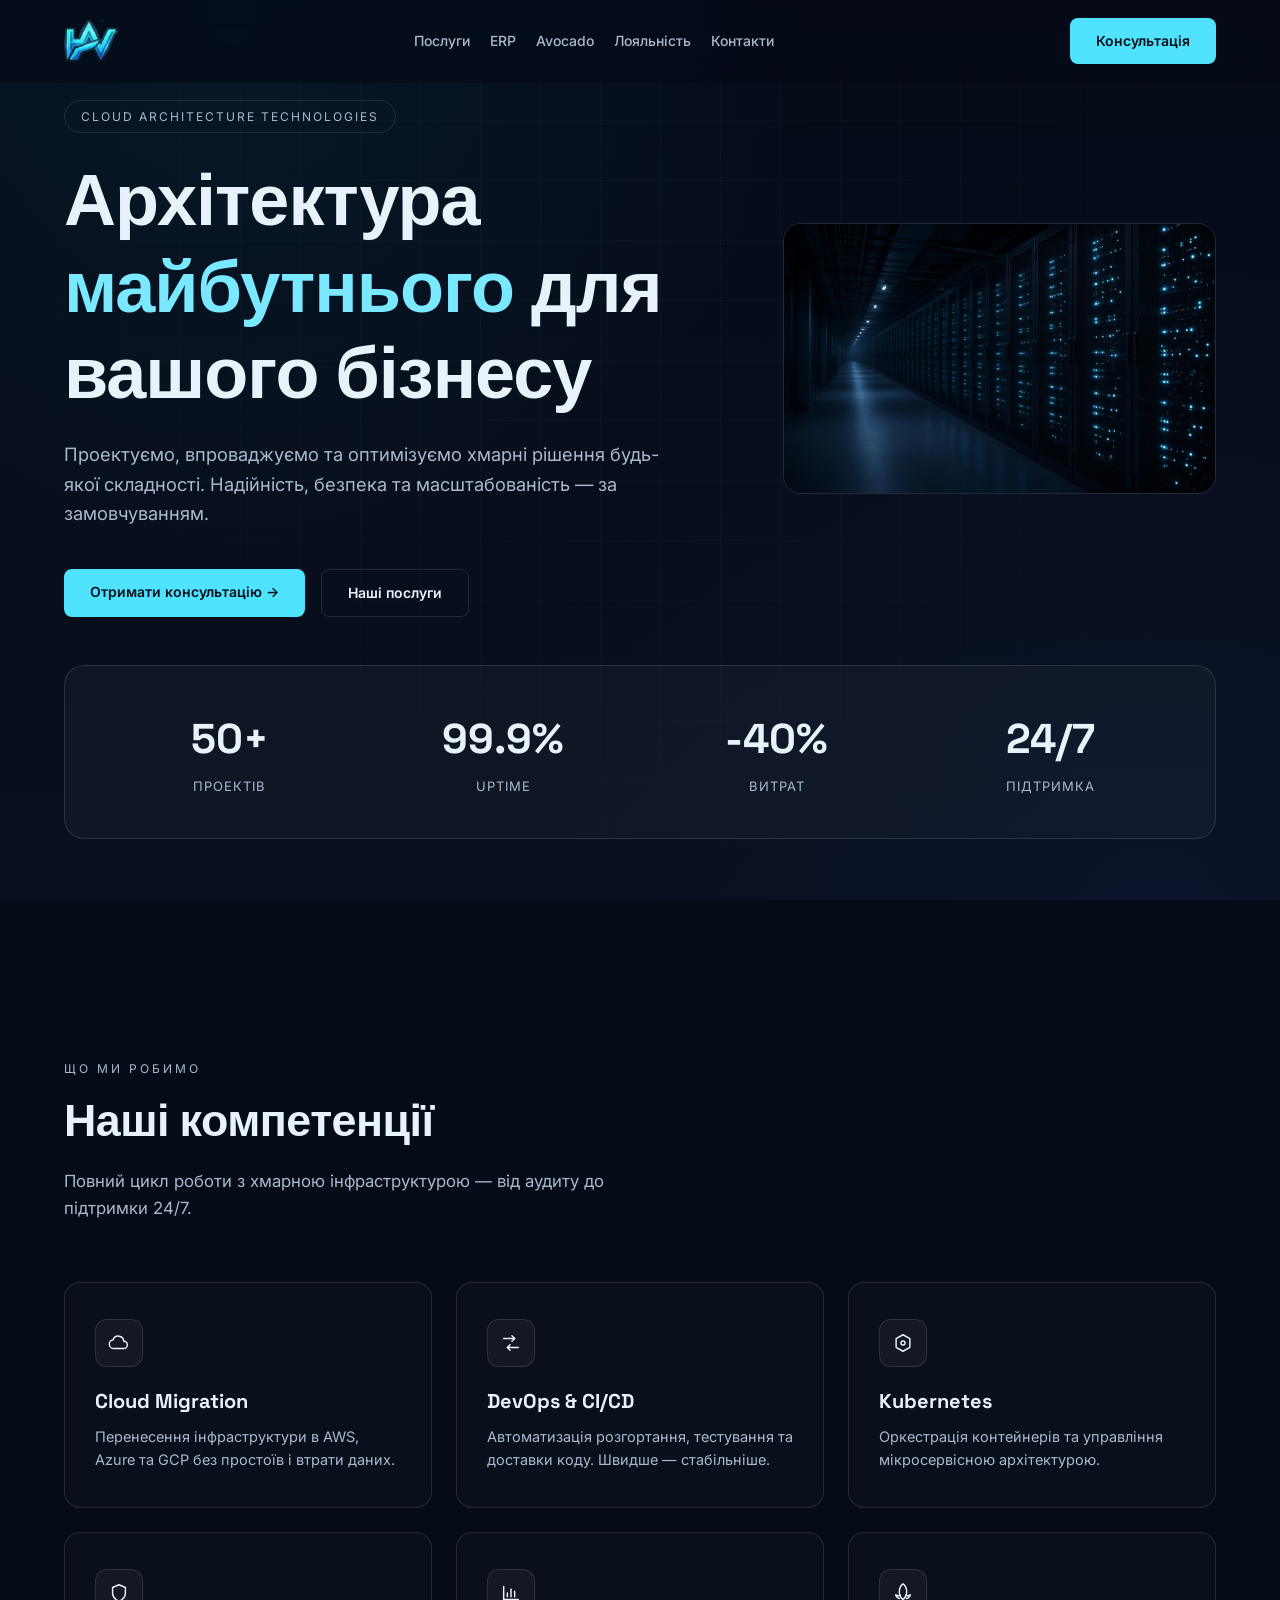
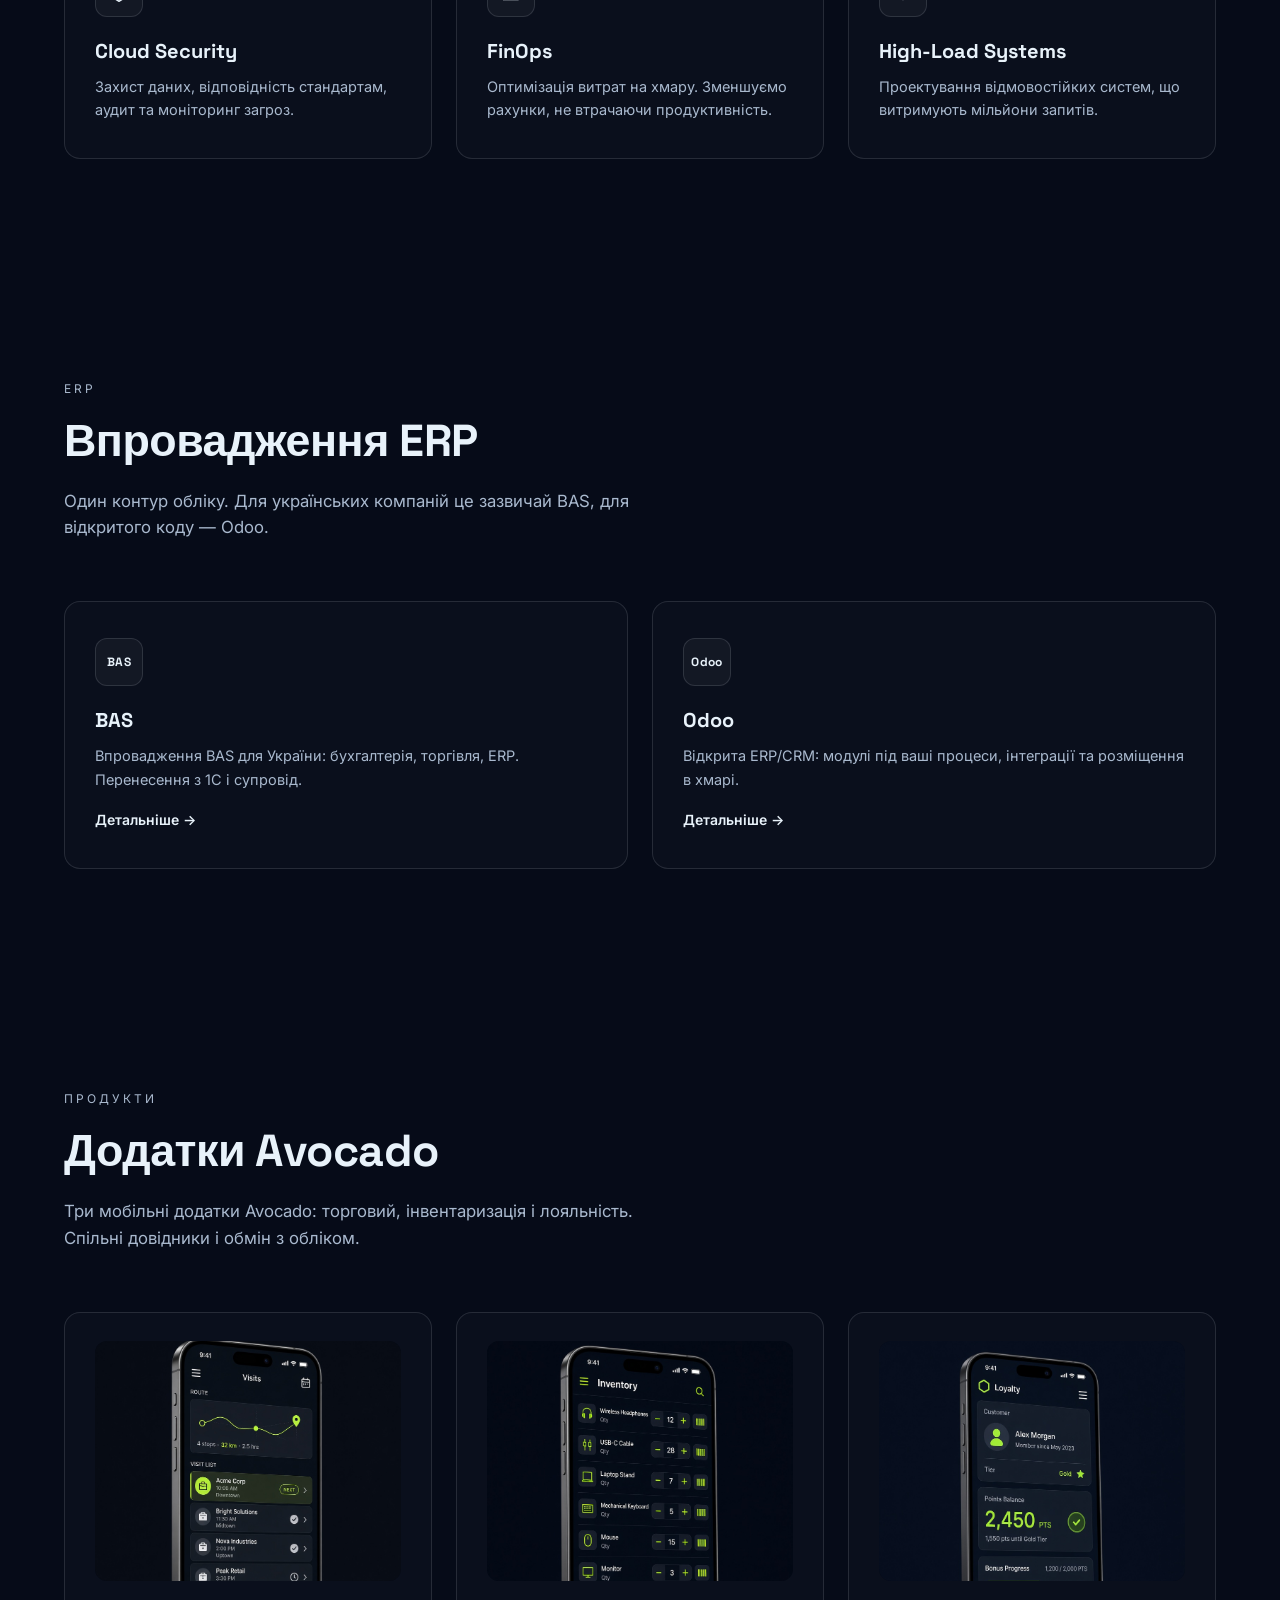
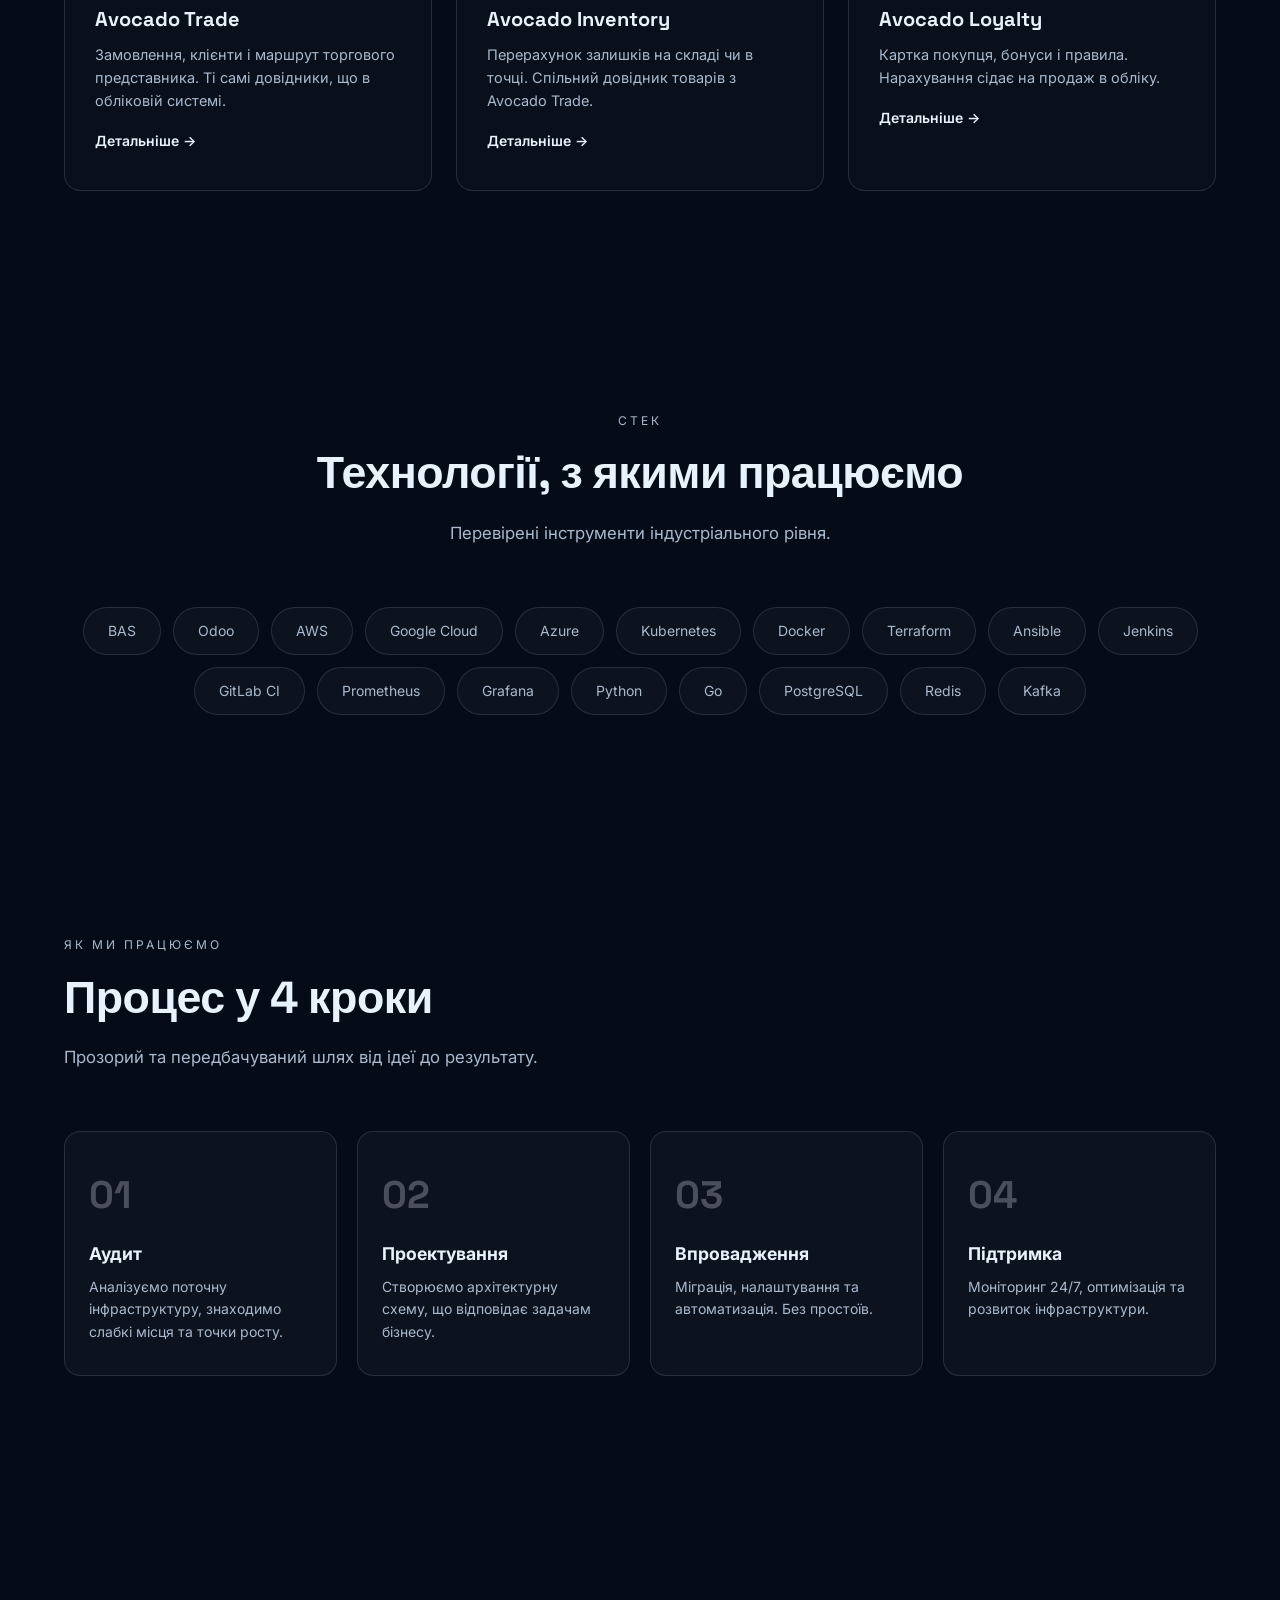
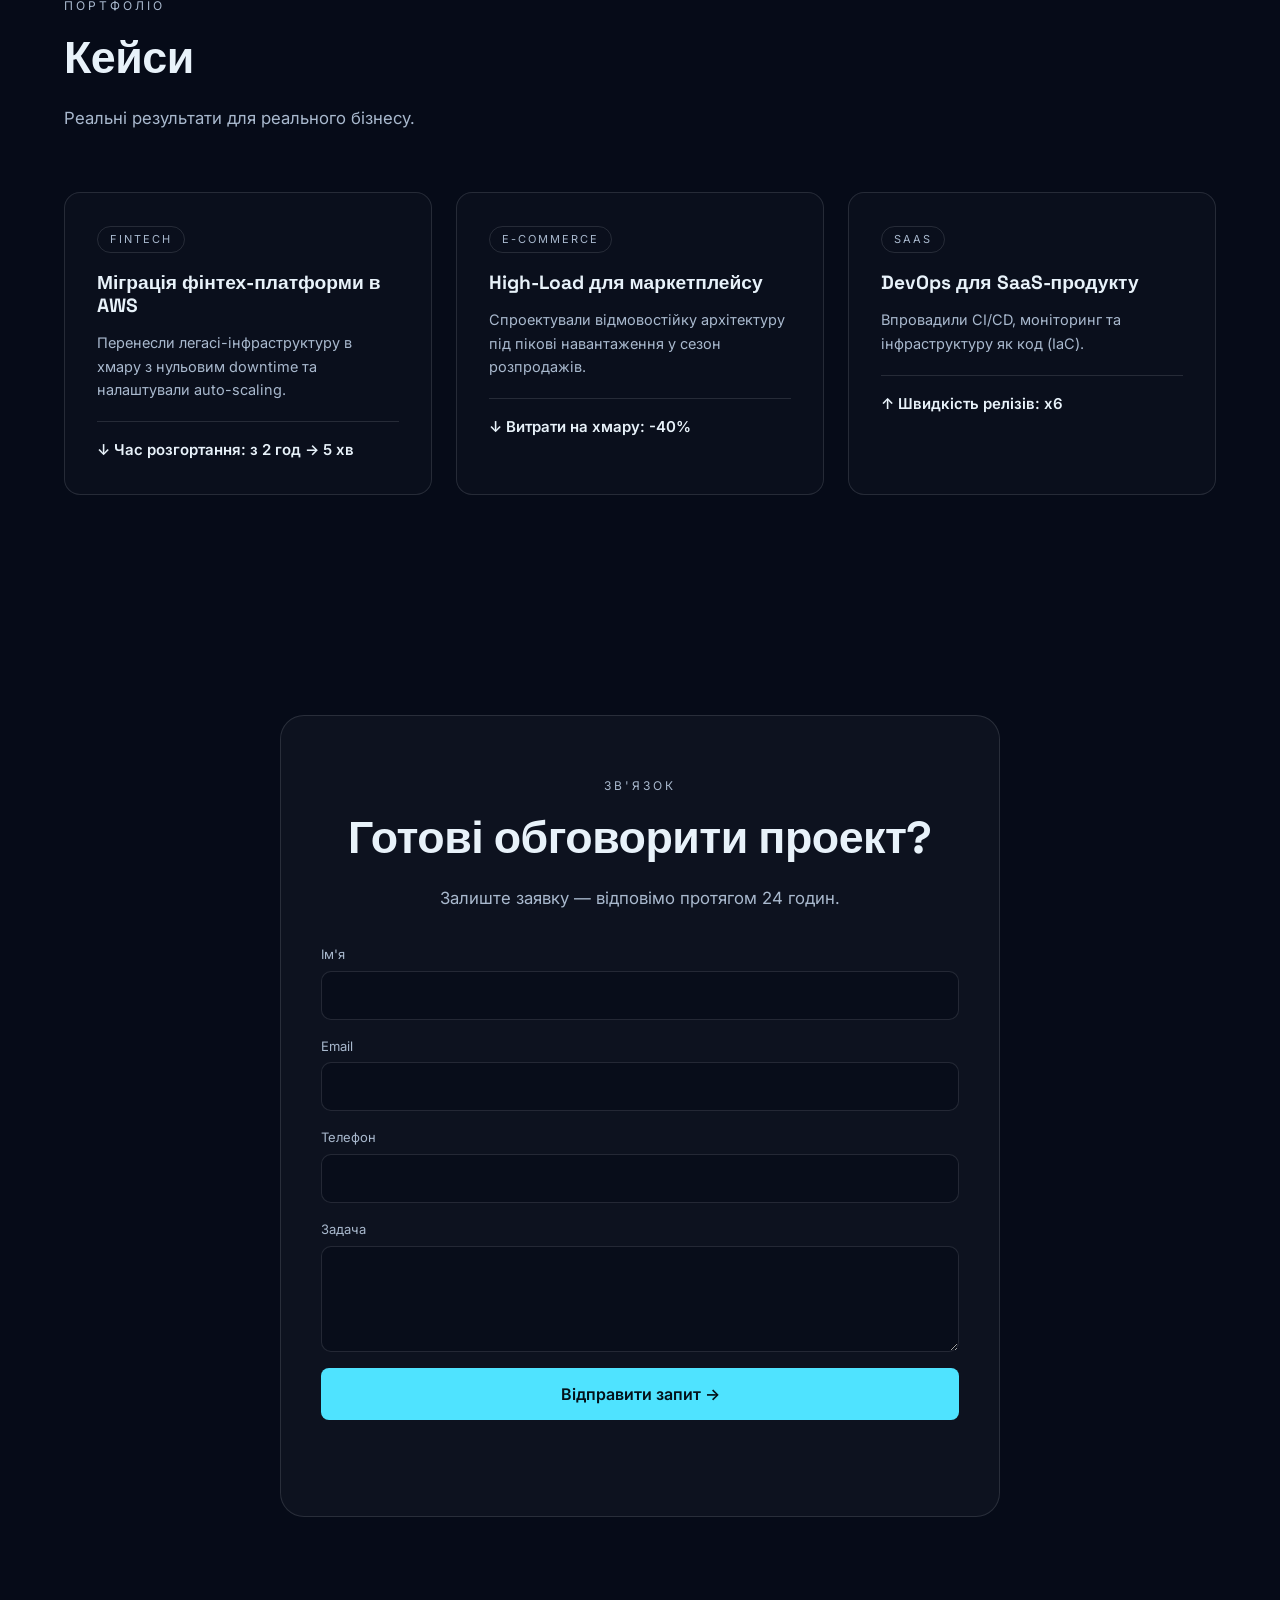
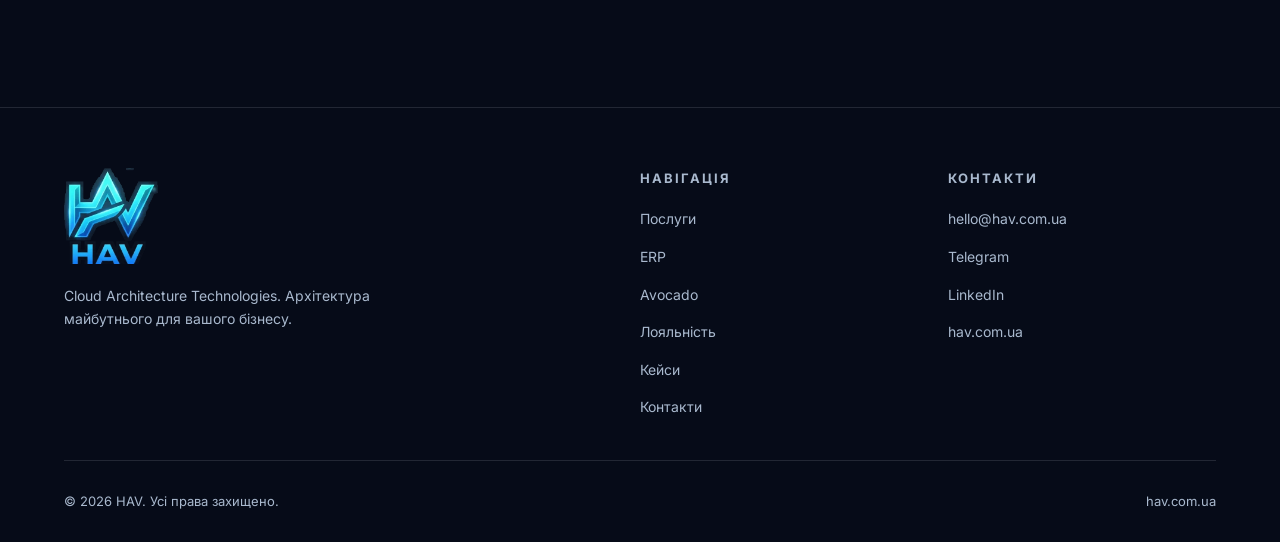
==== commit a7a0cc01: "Update Avocado and Loyalty content across the website - Revised meta descriptions and titles for Avo" ====
--- a/index.html
+++ b/index.html
@@ -21,8 +21,6 @@
     <nav class="nav-links" id="navLinks">
       <a href="#services">Послуги</a>
       <a href="/erp">ERP</a>
-      <a href="/bas">BAS</a>
-      <a href="/odoo">Odoo</a>
       <a href="/avocado">Avocado</a>
       <a href="/loyalty">Лояльність</a>
       <a href="#contact">Контакти</a>
@@ -37,13 +35,20 @@
 
 <main id="top">
   <section class="hero">
-    <div class="container hero-inner">
-      <span class="badge" id="heroBadge">CLOUD ARCHITECTURE TECHNOLOGIES</span>
-      <h1 id="heroTitle">Архітектура <span>майбутнього</span> для вашого бізнесу</h1>
-      <p id="heroLead">Проектуємо, впроваджуємо та оптимізуємо хмарні рішення будь-якої складності. Надійність, безпека та масштабованість — за замовчуванням.</p>
-      <div class="hero-cta" id="heroCta">
-        <a href="#contact" class="btn btn-primary">Отримати консультацію →</a>
-        <a href="#services" class="btn btn-ghost">Наші послуги</a>
+    <div class="container">
+      <div class="hero-layout">
+        <div class="hero-copy">
+          <span class="badge" id="heroBadge">CLOUD ARCHITECTURE TECHNOLOGIES</span>
+          <h1 id="heroTitle">Архітектура <span>майбутнього</span> для вашого бізнесу</h1>
+          <p id="heroLead">Проектуємо, впроваджуємо та оптимізуємо хмарні рішення будь-якої складності. Надійність, безпека та масштабованість — за замовчуванням.</p>
+          <div class="hero-cta" id="heroCta">
+            <a href="#contact" class="btn btn-primary">Отримати консультацію →</a>
+            <a href="#services" class="btn btn-ghost">Наші послуги</a>
+          </div>
+        </div>
+        <figure class="hero-photo">
+          <img src="/img/hero.jpg" alt="Серверна зала: стійки з холодним світлом індикаторів" width="1280" height="720">
+        </figure>
       </div>
       <div class="stats" id="stats">
         <div class="stat"><b>50+</b><span>ПРОЕКТІВ</span></div>
@@ -75,12 +80,12 @@
   <section id="products">
     <div class="container">
       <span class="section-tag" id="productsTag">Продукти</span>
-      <h2 class="section-title" id="productsTitle">Avocado і лояльність</h2>
-      <p class="section-sub" id="productsSub">Мобільні додатки Avocado для роботи в полі. Система лояльності — окремий продукт HAV.</p>
+      <h2 class="section-title" id="productsTitle">Додатки Avocado</h2>
+      <p class="section-sub" id="productsSub">Три мобільні додатки Avocado: торговий, інвентаризація і лояльність. Спільні довідники і обмін з обліком.</p>
       <div class="services-grid" id="productsGrid">
-        <a class="service" href="/trade"><h3>Avocado Trade</h3><p>Замовлення, клієнти і маршрут торгового представника. Ті самі довідники, що в обліковій системі.</p><span class="more">Детальніше →</span></a>
-        <a class="service" href="/inventory"><h3>Avocado Inventory</h3><p>Перерахунок залишків на складі чи в точці. Спільний довідник товарів з Avocado Trade.</p><span class="more">Детальніше →</span></a>
-        <a class="service" href="/loyalty"><h3>Лояльність</h3><p>Картки, бонуси і правила для покупця. Працює разом із продажем в обліку.</p><span class="more">Детальніше →</span></a>
+        <a class="service" href="/trade"><img class="service-shot" src="/img/avocado-trade.jpg" alt=""><h3>Avocado Trade</h3><p>Замовлення, клієнти і маршрут торгового представника. Ті самі довідники, що в обліковій системі.</p><span class="more">Детальніше →</span></a>
+        <a class="service" href="/inventory"><img class="service-shot" src="/img/avocado-inventory.jpg" alt=""><h3>Avocado Inventory</h3><p>Перерахунок залишків на складі чи в точці. Спільний довідник товарів з Avocado Trade.</p><span class="more">Детальніше →</span></a>
+        <a class="service" href="/loyalty"><img class="service-shot" src="/img/avocado-loyalty.jpg" alt=""><h3>Avocado Loyalty</h3><p>Картка покупця, бонуси і правила. Нарахування сідає на продаж в обліку.</p><span class="more">Детальніше →</span></a>
       </div>
     </div>
   </section>
@@ -162,8 +167,6 @@
         <ul>
           <li><a href="#services">Послуги</a></li>
           <li><a href="/erp">ERP</a></li>
-          <li><a href="/bas">BAS</a></li>
-          <li><a href="/odoo">Odoo</a></li>
           <li><a href="/avocado">Avocado</a></li>
           <li><a href="/loyalty">Лояльність</a></li>
           <li><a href="#cases">Кейси</a></li>
--- a/css/styles.css
+++ b/css/styles.css
@@ -127,6 +127,40 @@
   position: relative;
 }
 .hero-inner { max-width: 820px; }
+.hero-copy { max-width: 640px; }
+.hero .stats { margin-top: 48px; }
+.hero-photo { margin: 0; }
+.hero-photo img {
+  display: block;
+  width: 100%;
+  height: auto;
+  aspect-ratio: 16 / 10;
+  object-fit: cover;
+  border-radius: 18px;
+  border: 1px solid var(--border);
+}
+.hero-layout {
+  display: grid;
+  grid-template-columns: minmax(0, 1.15fr) minmax(220px, 0.72fr);
+  gap: 28px;
+  align-items: center;
+  max-width: 1200px;
+}
+.page-shot { margin: 0; }
+.page-shot img {
+  display: block;
+  width: 100%;
+  height: auto;
+}
+.service-shot {
+  width: 100%;
+  height: 240px;
+  object-fit: cover;
+  object-position: center 18%;
+  border-radius: 12px;
+  margin: -8px 0 18px;
+  background: #060b18;
+}
 .badge {
   display: inline-block;
   padding: 6px 16px;
@@ -449,4 +483,7 @@
   .footer-grid { grid-template-columns: 1fr; }
   .hero-cta { flex-direction: column; }
   .hero-cta .btn { width: 100%; text-align: center; }
-}
+  .hero-layout { grid-template-columns: 1fr; }
+  .hero .stats { margin-top: 32px; }
+  .page-shot { max-width: 360px; margin: 0 auto; }
+}
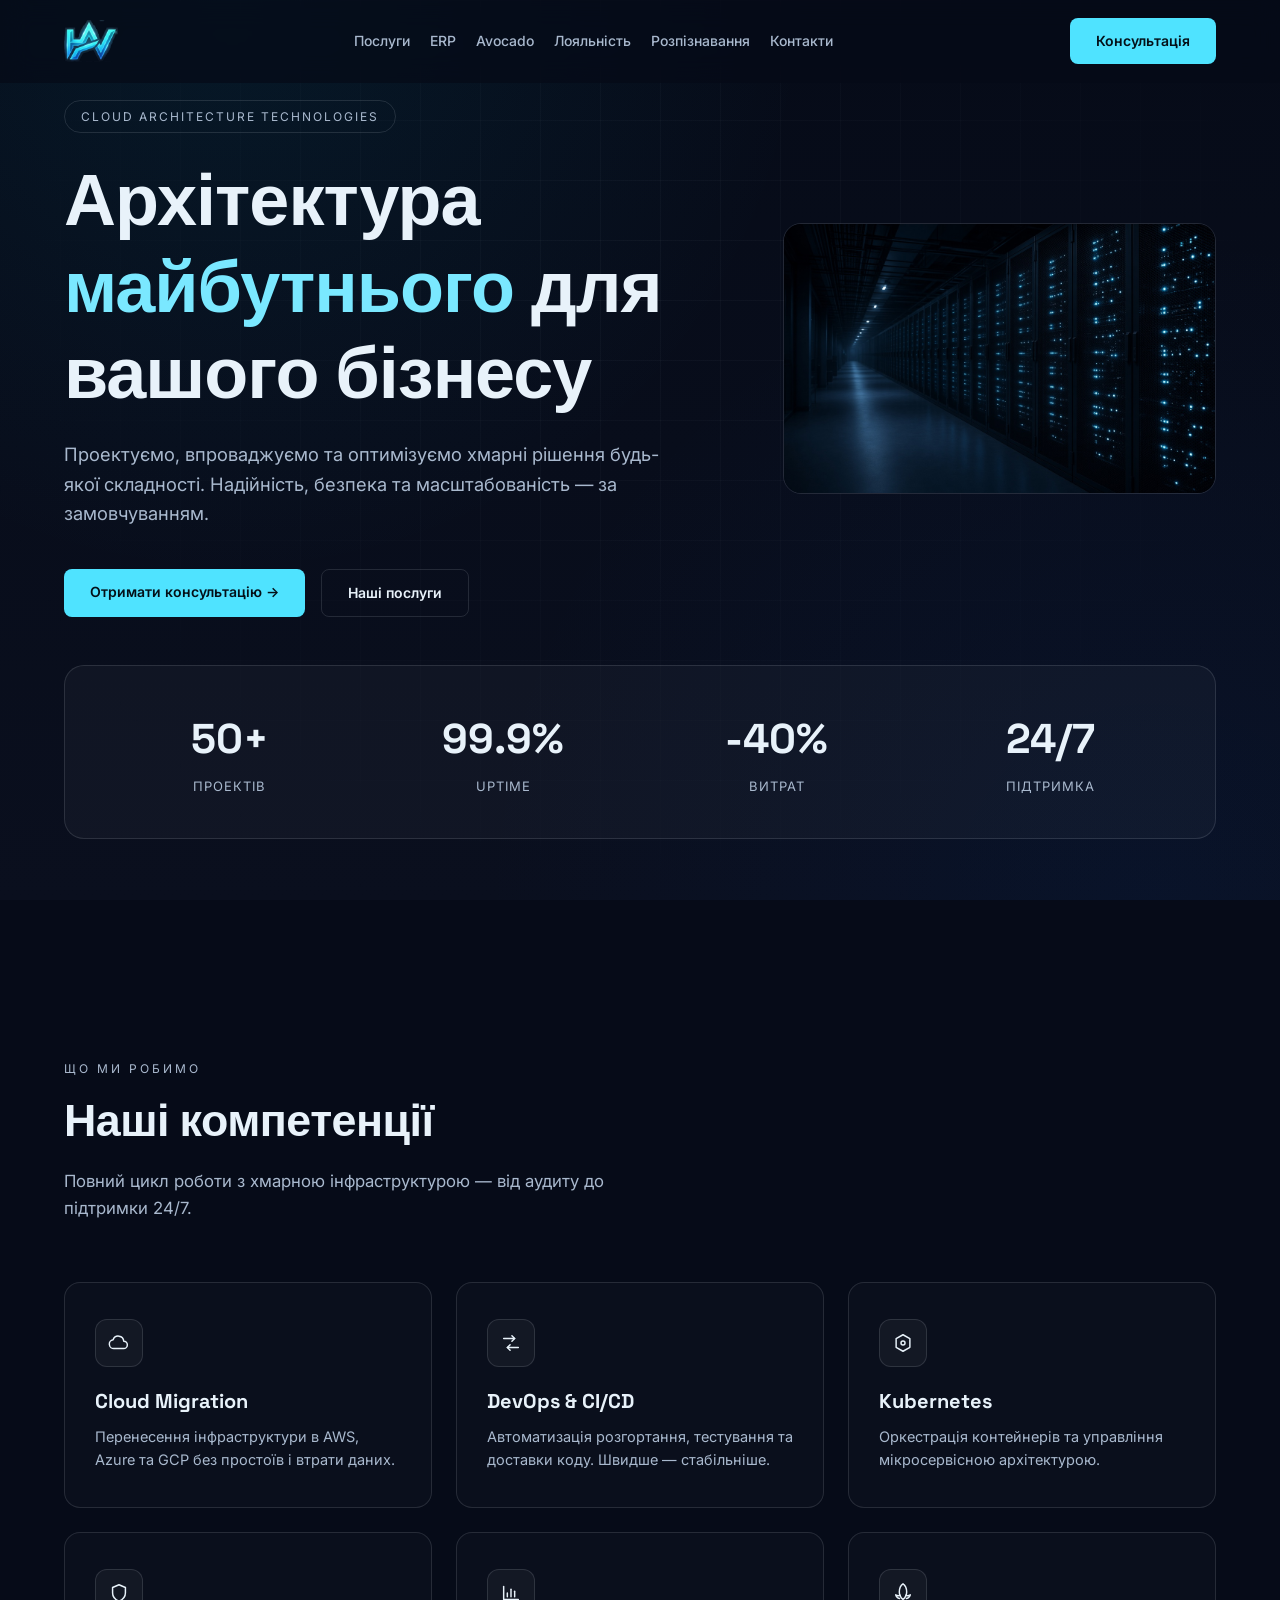
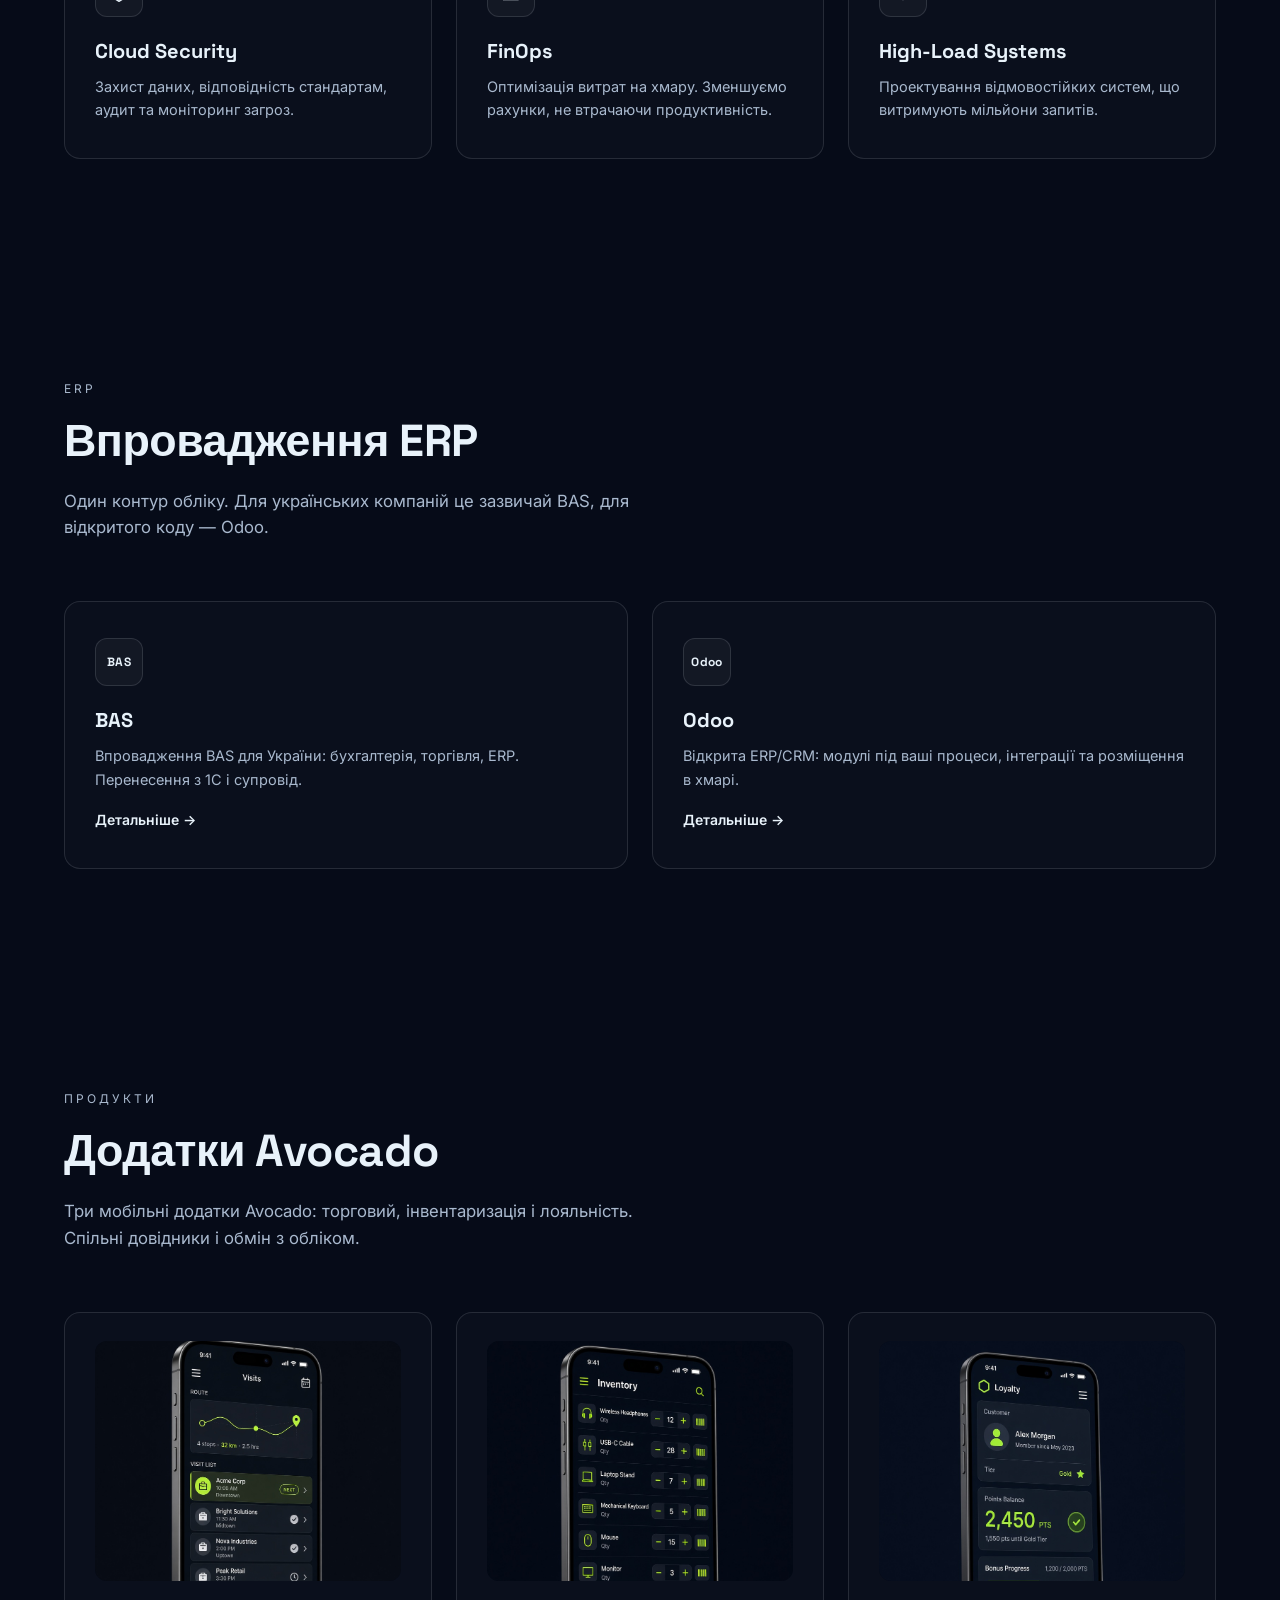
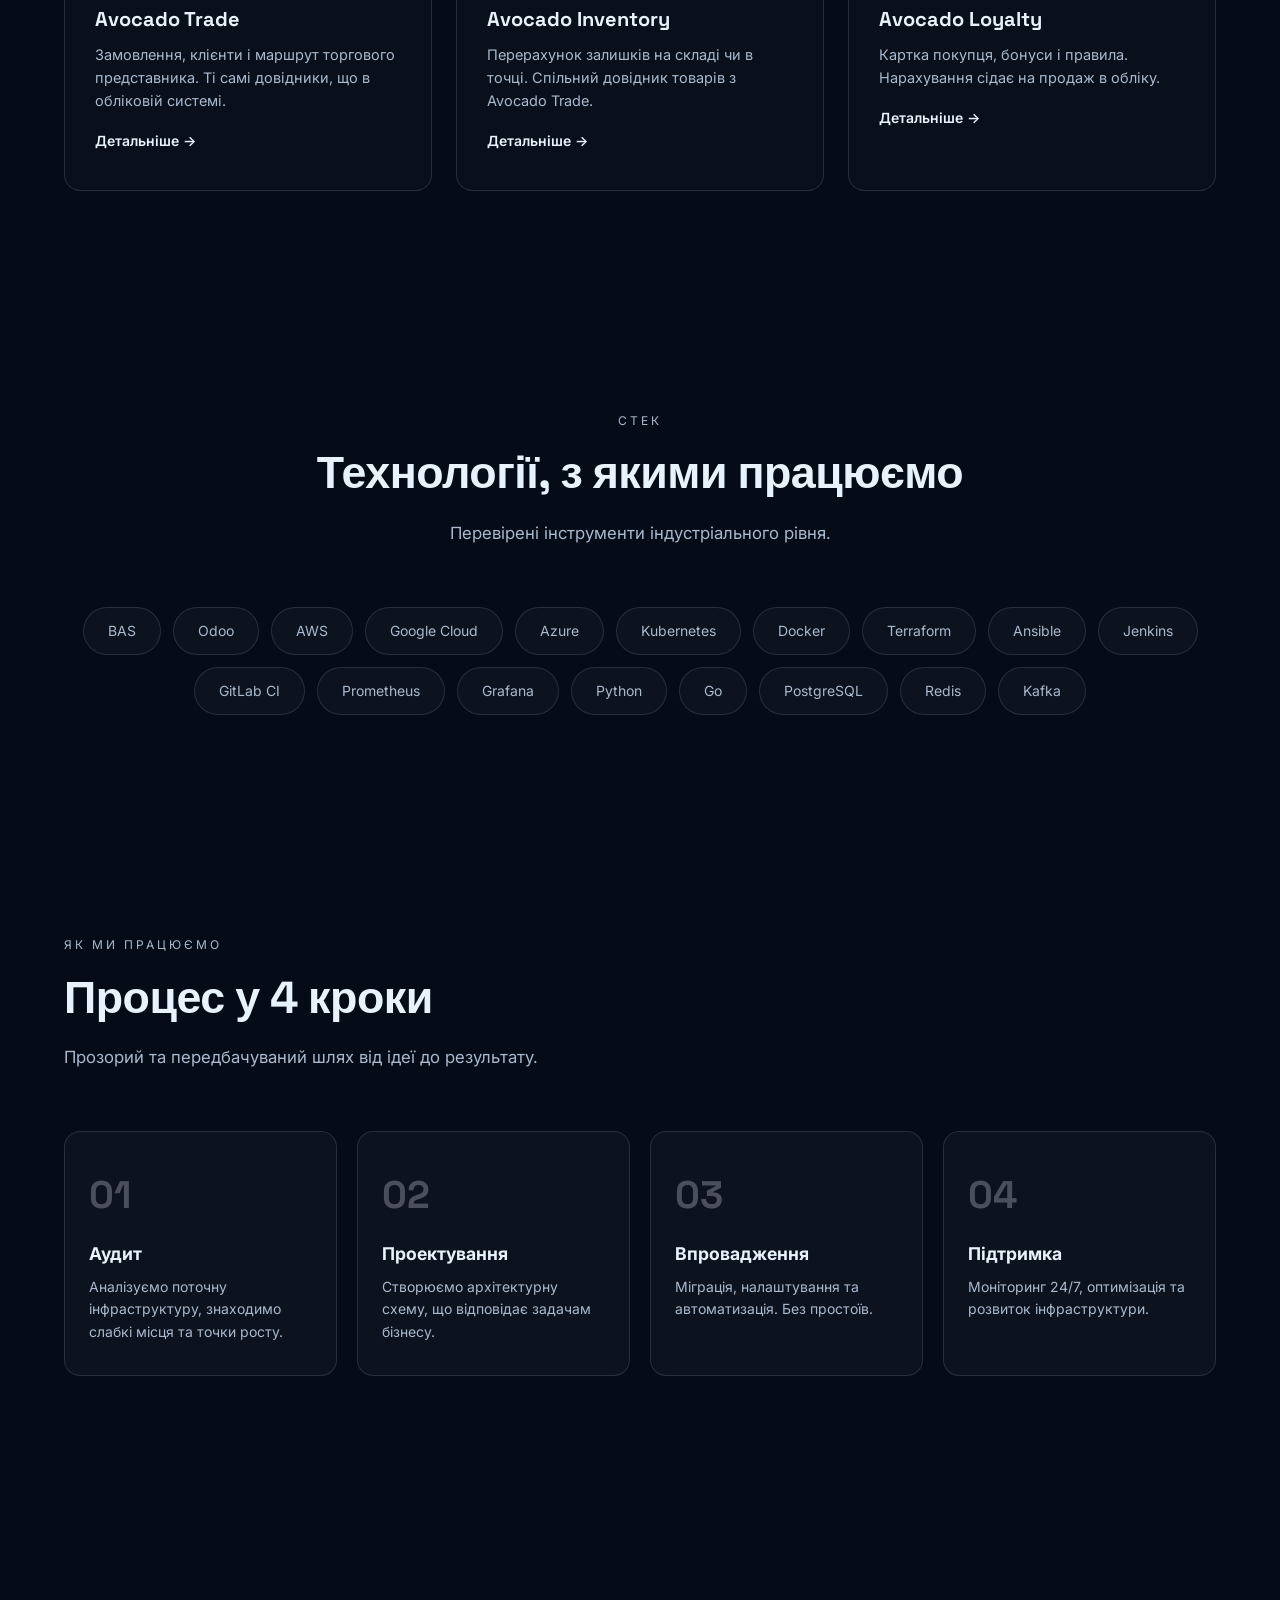
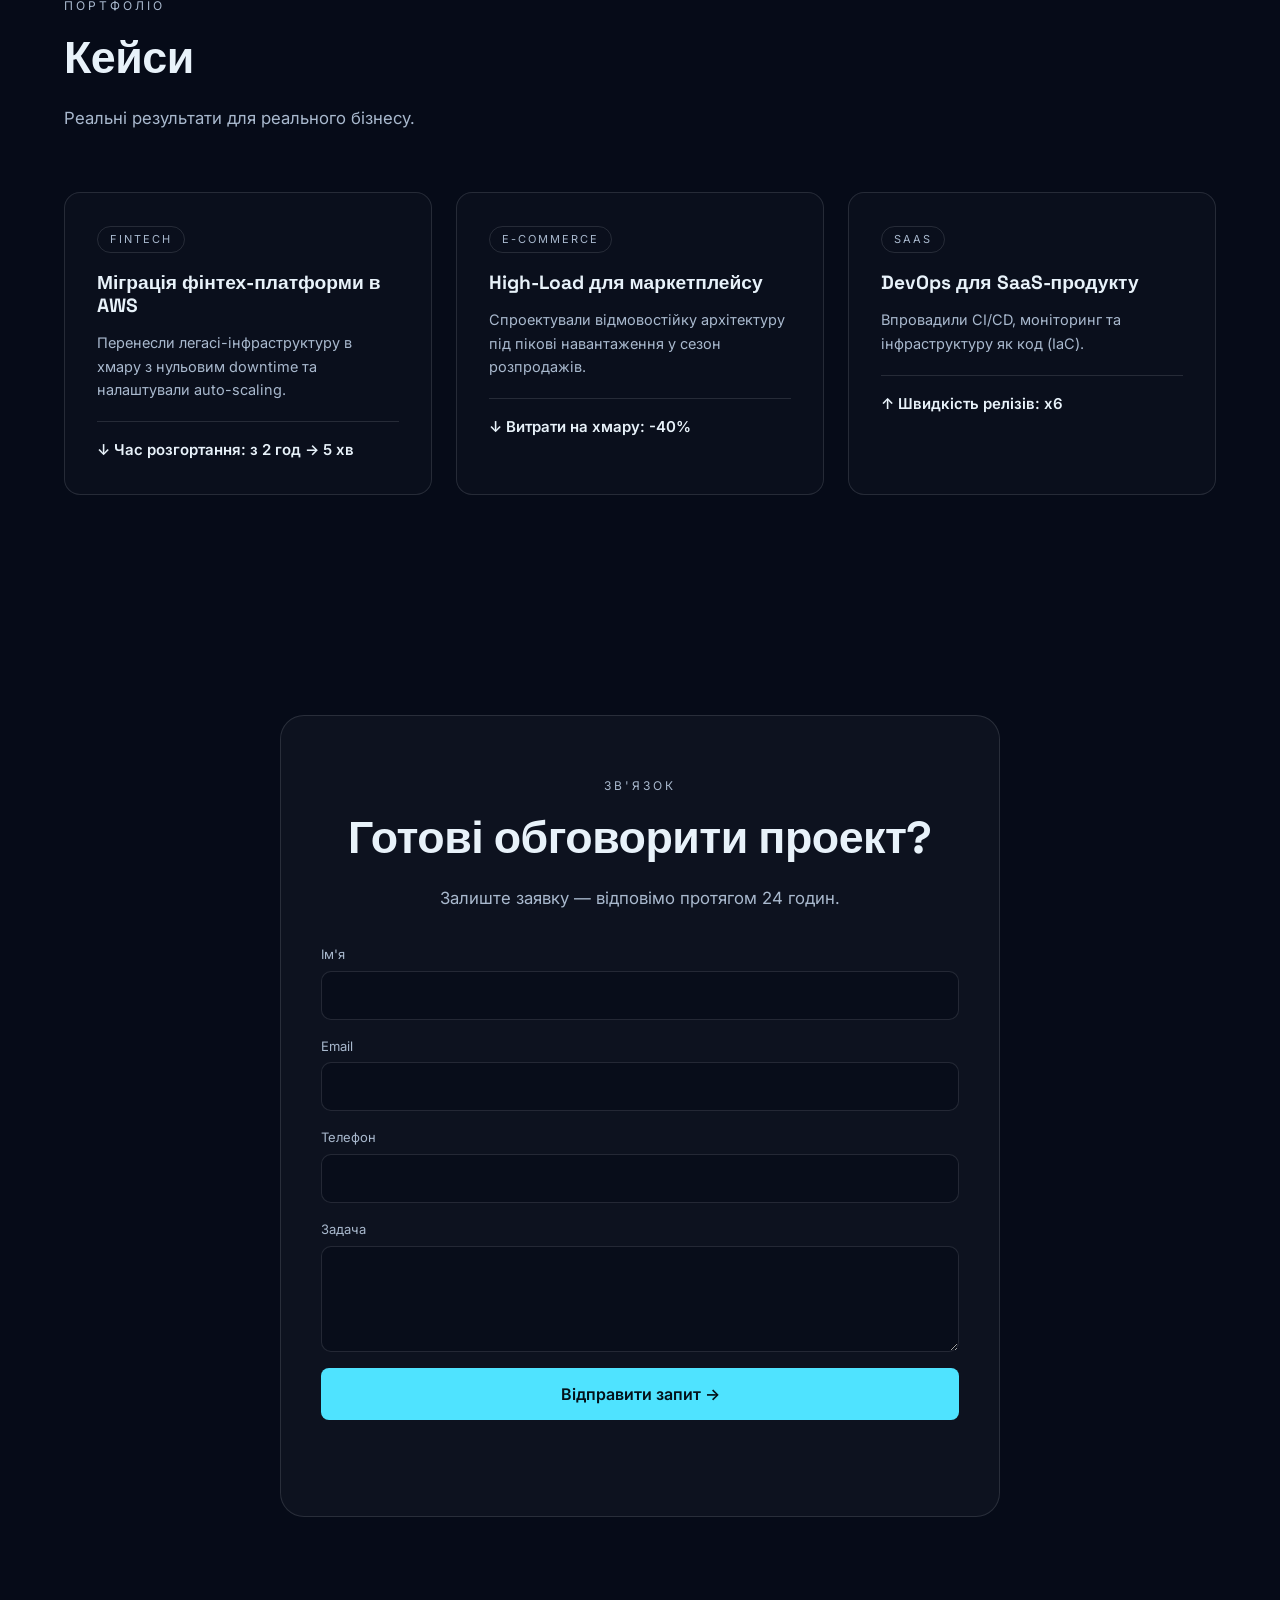
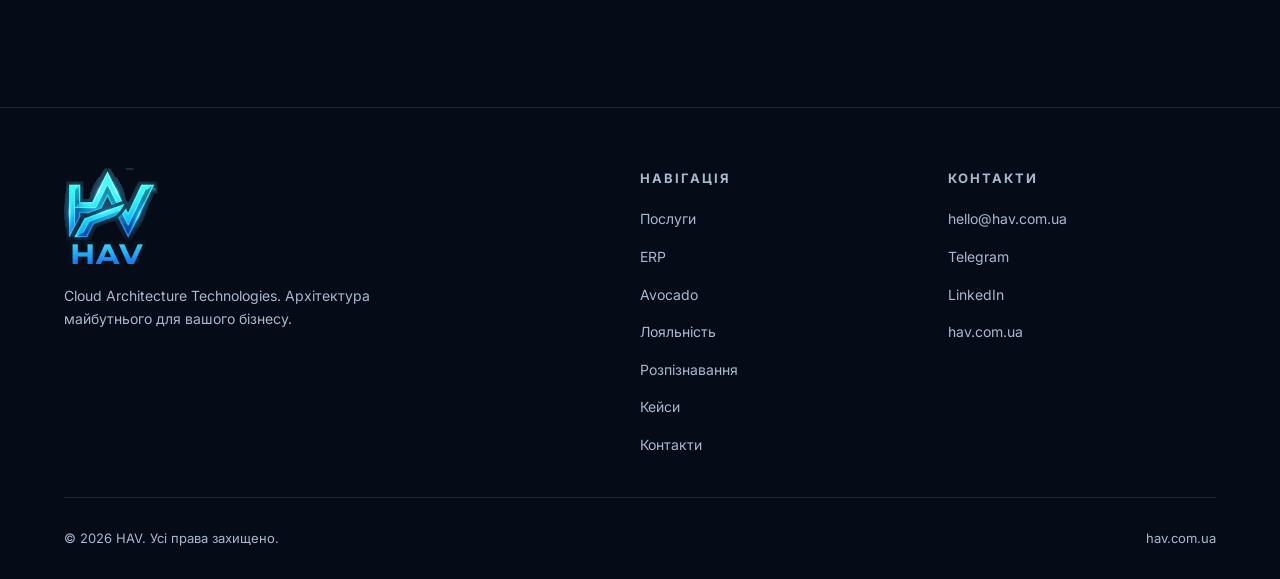
==== commit 19f043f8: "Add Розпізнавання to the main navigation and footer. The external link sits after Лояльність and bef" ====
--- a/index.html
+++ b/index.html
@@ -23,6 +23,7 @@
       <a href="/erp">ERP</a>
       <a href="/avocado">Avocado</a>
       <a href="/loyalty">Лояльність</a>
+      <a href="https://doc-recognition.hav.com.ua">Розпізнавання</a>
       <a href="#contact">Контакти</a>
       <a href="#contact" class="btn btn-primary">Консультація</a>
     </nav>
@@ -169,6 +170,7 @@
           <li><a href="/erp">ERP</a></li>
           <li><a href="/avocado">Avocado</a></li>
           <li><a href="/loyalty">Лояльність</a></li>
+          <li><a href="https://doc-recognition.hav.com.ua">Розпізнавання</a></li>
           <li><a href="#cases">Кейси</a></li>
           <li><a href="#contact">Контакти</a></li>
         </ul>
